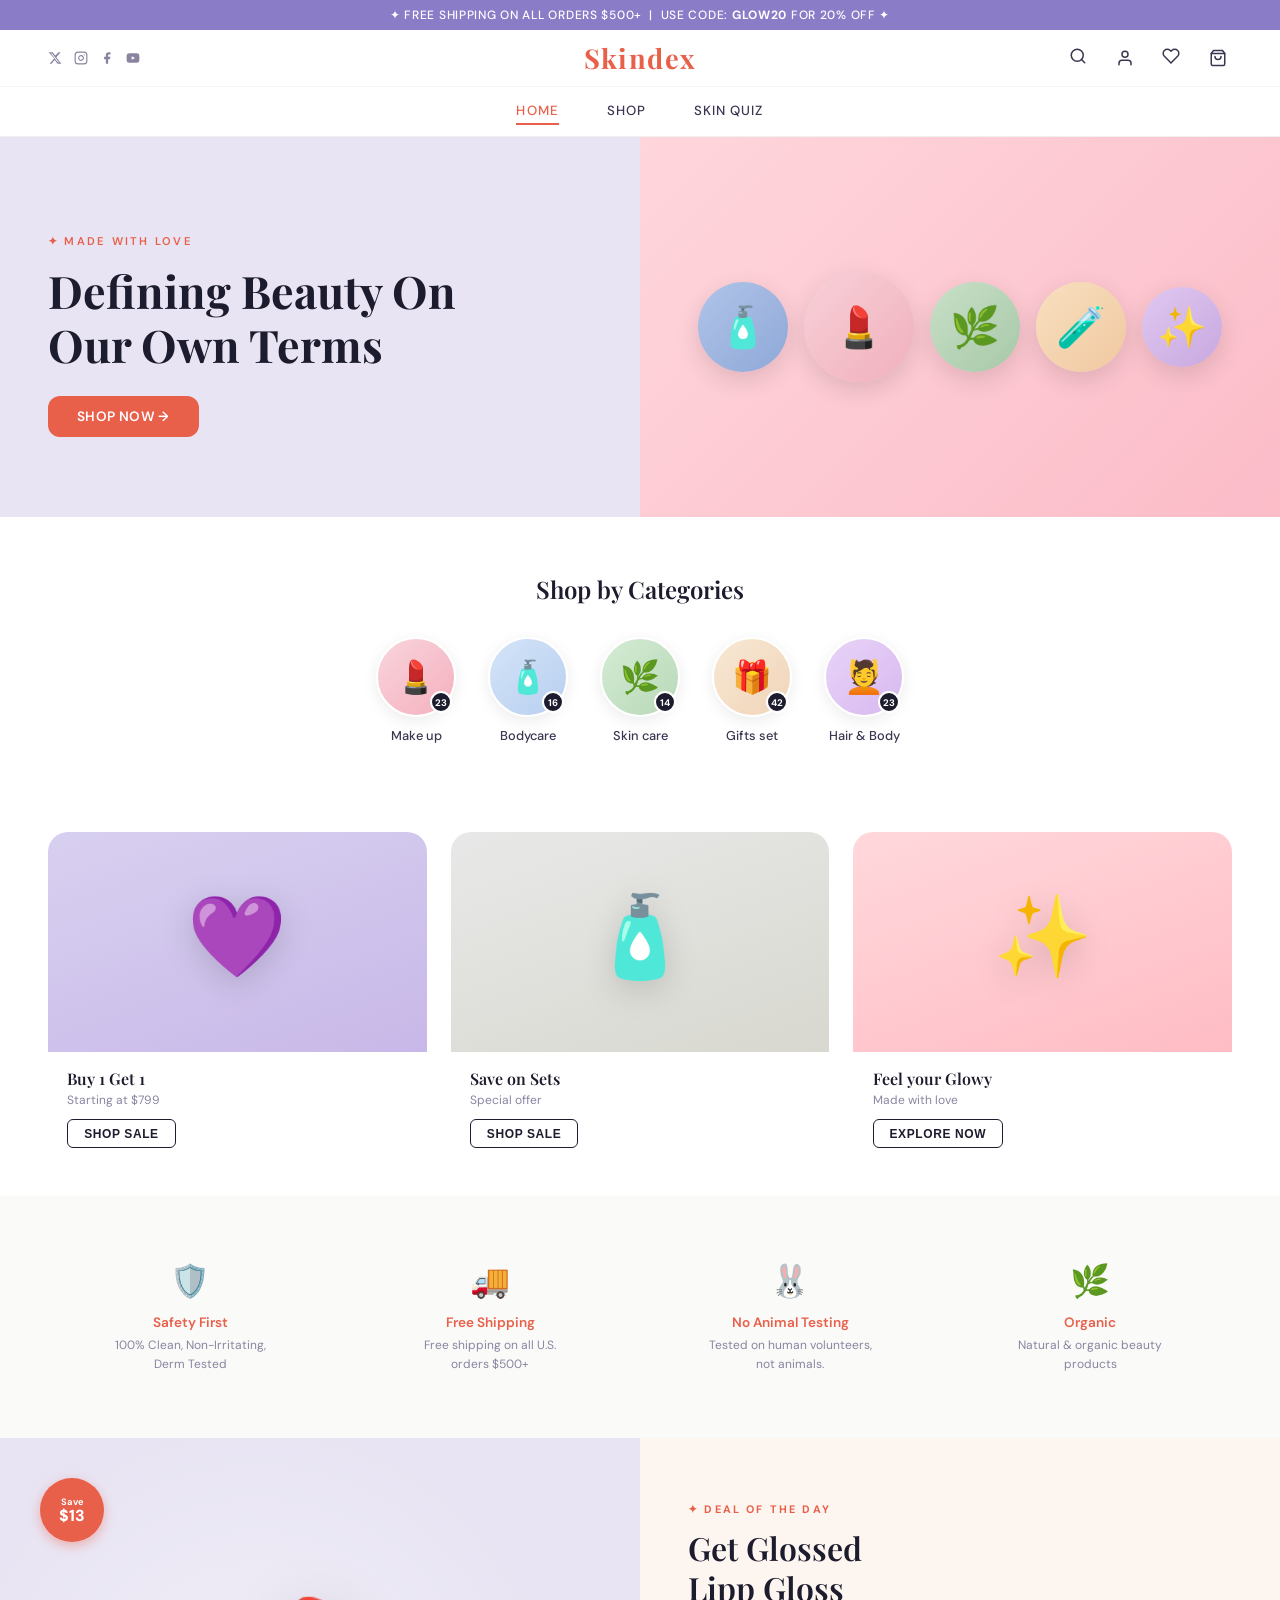
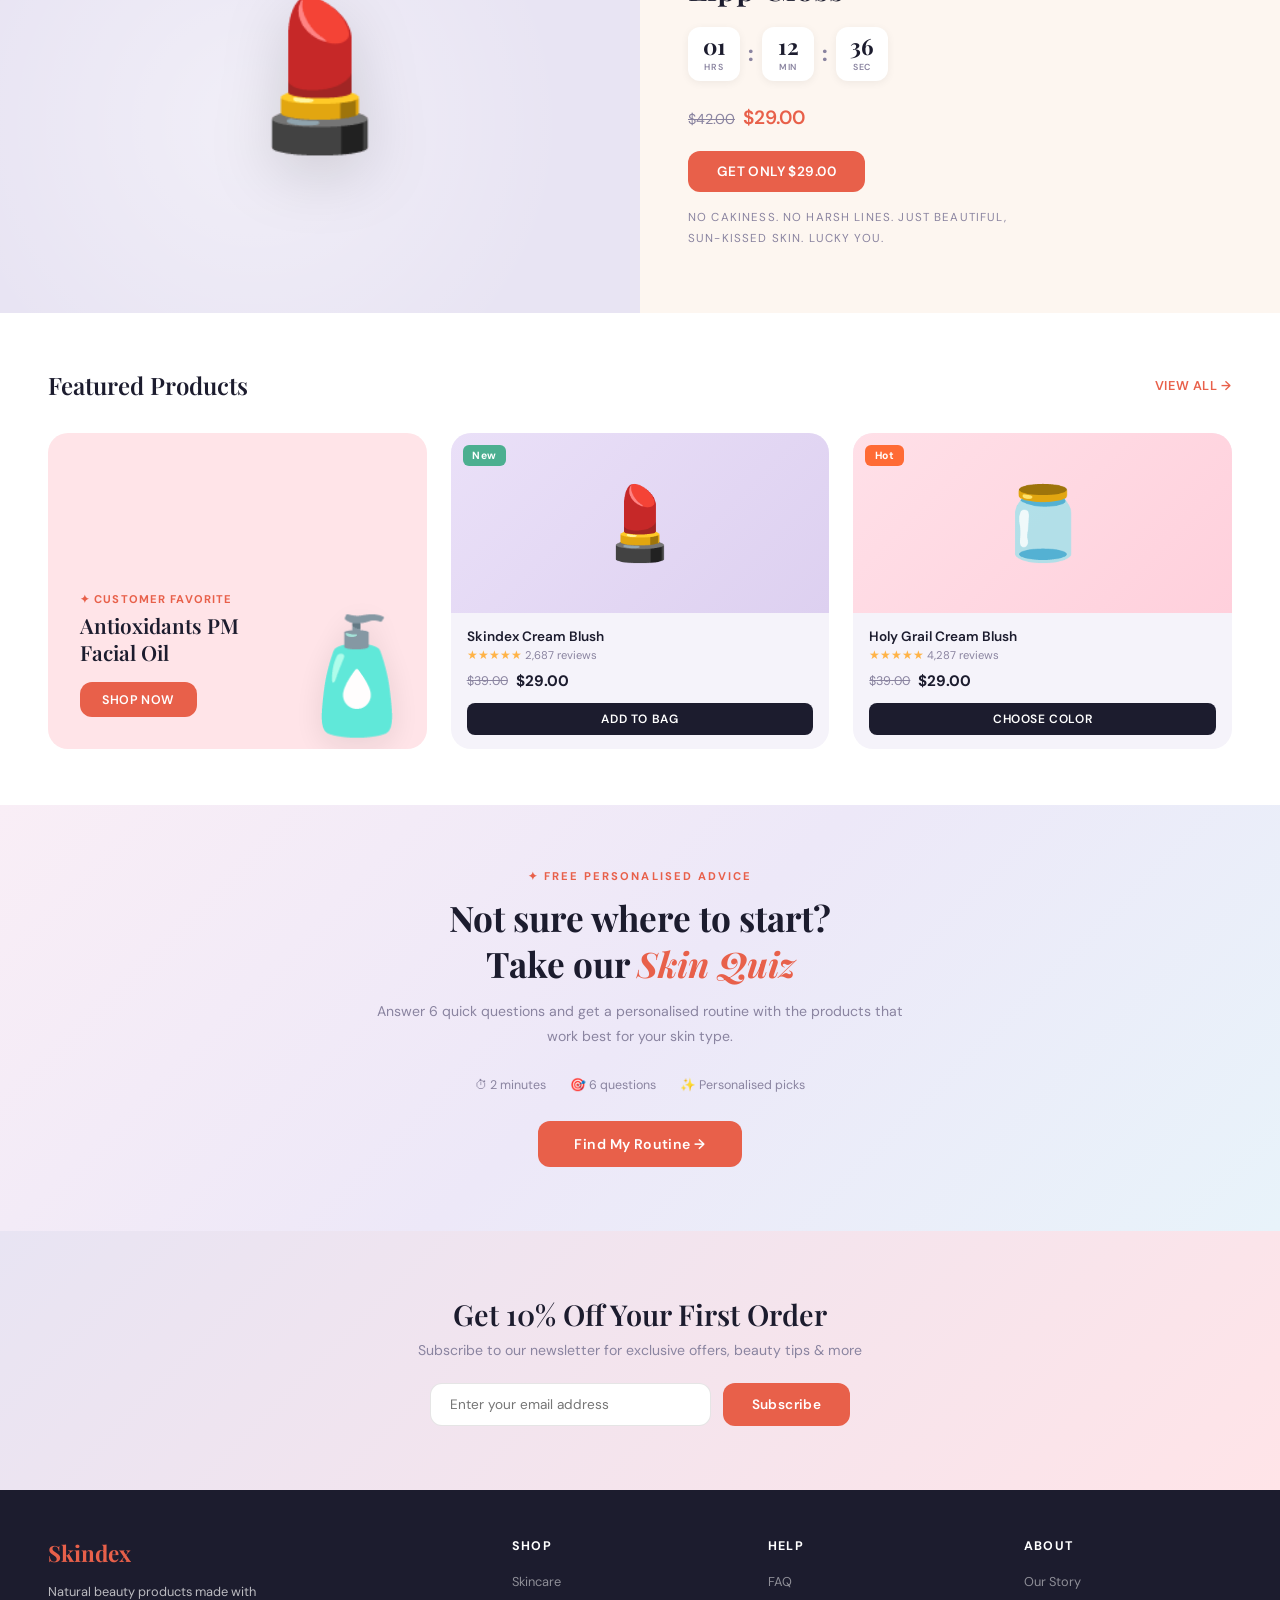
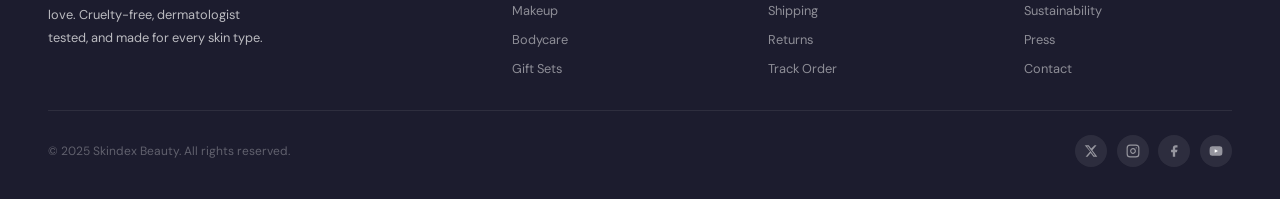
==== index.html @ f31f7aec "skin test" ====
<!DOCTYPE html>
<html lang="en">
<head>
<meta charset="UTF-8">
  <link rel="icon" type="image/svg+xml" href="[data-uri]">
  <link rel="shortcut icon" href="[data-uri]">
<meta name="viewport" content="width=device-width, initial-scale=1.0">
<title>Skindex — Beauty & Skincare</title>
<link rel="stylesheet" href="https://fonts.googleapis.com/css2?family=Playfair+Display:ital,wght@0,400;0,600;0,700;1,400;1,600&family=DM+Sans:wght@300;400;500;600&display=swap">
<link rel="stylesheet" href="shared.css">
<style>
/* ── HERO ── */
.hero{display:grid;grid-template-columns:1fr 1fr;min-height:380px;background:var(--lavender)}
.hero-content{padding:4rem 3rem 3rem;display:flex;flex-direction:column;justify-content:center}
.hero-tag{font-size:.7rem;font-weight:600;letter-spacing:.2em;text-transform:uppercase;color:var(--coral);margin-bottom:1rem}
.hero-title{font-family:'Playfair Display',serif;font-size:clamp(2rem,3.5vw,3rem);line-height:1.2;color:var(--dark);margin-bottom:1.5rem;font-weight:700}
.hero-image{background:linear-gradient(135deg,#FFD6DC 0%,#FBBCC8 100%);display:flex;align-items:center;justify-content:center;font-size:8rem;position:relative;overflow:hidden}
.product-circles{display:flex;flex-wrap:wrap;justify-content:center;align-items:center;height:100%;gap:1rem;padding:2rem;width:100%}
.pcircle{width:90px;height:90px;border-radius:50%;display:flex;align-items:center;justify-content:center;font-size:2.5rem;box-shadow:0 8px 24px rgba(0,0,0,.12)}
.pc1{background:linear-gradient(135deg,#B0C4E8,#8FA8D8)}
.pc2{background:linear-gradient(135deg,#F8D0D8,#F0B0BC);width:110px;height:110px}
.pc3{background:linear-gradient(135deg,#C8E0C8,#A8C8A8)}
.pc4{background:linear-gradient(135deg,#F8E0C0,#F0C8A0)}
.pc5{background:linear-gradient(135deg,#E0C8F0,#C8A8E0);width:80px;height:80px}

/* ── CATEGORIES ── */
.categories{padding:3.5rem 3rem;background:white;text-align:center}
.section-title{font-family:'Playfair Display',serif;font-size:1.5rem;font-weight:600;color:var(--dark);margin-bottom:2rem}
.cat-grid{display:flex;gap:2rem;justify-content:center;flex-wrap:wrap}
.cat-item{display:flex;flex-direction:column;align-items:center;gap:.6rem;cursor:pointer;transition:transform .2s;text-decoration:none}
.cat-item:hover{transform:translateY(-3px)}
.cat-circle{width:80px;height:80px;border-radius:50%;position:relative;display:flex;align-items:center;justify-content:center;font-size:2rem;border:2px solid white;box-shadow:0 4px 15px rgba(0,0,0,.08)}
.cat-badge{position:absolute;bottom:2px;right:2px;width:22px;height:22px;background:var(--dark);color:white;border-radius:50%;font-size:.6rem;font-weight:700;display:flex;align-items:center;justify-content:center;border:2px solid white}
.cat-c1{background:linear-gradient(135deg,#F9D4DC,#F4B0BE)}
.cat-c2{background:linear-gradient(135deg,#D4E4F8,#B8CFF0)}
.cat-c3{background:linear-gradient(135deg,#D4ECD4,#B8D8B8)}
.cat-c4{background:linear-gradient(135deg,#F8E8D4,#F0D4B8)}
.cat-c5{background:linear-gradient(135deg,#E8D4F8,#D8B8F0)}
.cat-label{font-size:.8rem;font-weight:500;color:var(--text)}

/* ── PROMO BANNERS ── */
.promos{display:grid;grid-template-columns:1fr 1fr 1fr;gap:1.5rem;padding:2rem 3rem;background:white}
.promo-card{border-radius:var(--r-lg);overflow:hidden;cursor:pointer;transition:transform .25s}
.promo-card:hover{transform:translateY(-4px)}
.promo-bg{height:220px;display:flex;align-items:flex-end;justify-content:center;position:relative;padding:1.5rem}
.pb1{background:linear-gradient(160deg,#D8D0F0 0%,#C8B8E8 100%)}
.pb2{background:linear-gradient(160deg,#E8E8E8 0%,#D8D8D0 100%)}
.pb3{background:linear-gradient(160deg,#FFD8DC 0%,#FFBCC4 100%)}
.promo-emoji{font-size:5rem;position:absolute;top:50%;left:50%;transform:translate(-50%,-55%);filter:drop-shadow(0 8px 16px rgba(0,0,0,.15))}
.promo-info{background:white;padding:1rem 1.2rem}
.promo-title{font-family:'Playfair Display',serif;font-size:1rem;font-weight:600;color:var(--dark);margin-bottom:.2rem}
.promo-sub{font-size:.75rem;color:var(--muted);margin-bottom:.7rem}

/* ── TRUST ── */
.trust{display:grid;grid-template-columns:repeat(4,1fr);gap:1rem;padding:2.5rem 3rem;background:var(--cream)}
.trust-item{text-align:center;padding:1.5rem 1rem}
.trust-icon{font-size:2rem;margin-bottom:.75rem;display:block}
.trust-title{font-size:.85rem;font-weight:600;color:var(--coral);margin-bottom:.3rem}
.trust-desc{font-size:.75rem;color:var(--muted);line-height:1.6}

/* ── DEAL OF THE DAY ── */
.deal{display:grid;grid-template-columns:1fr 1fr;min-height:320px}
.deal-visual{background:var(--lavender);display:flex;align-items:center;justify-content:center;position:relative;overflow:hidden;padding:3rem}
.deal-visual::before{content:'';position:absolute;inset:0;background:radial-gradient(circle at 40% 60%,rgba(255,255,255,.4) 0%,transparent 65%)}
.deal-product{font-size:9rem;filter:drop-shadow(0 16px 32px rgba(0,0,0,.15));position:relative;z-index:1;animation:dealFloat 3s ease-in-out infinite}
@keyframes dealFloat{0%,100%{transform:translateY(0)}50%{transform:translateY(-12px)}}
.save-badge{position:absolute;top:2.5rem;left:2.5rem;background:var(--coral);color:white;border-radius:50%;width:64px;height:64px;display:flex;flex-direction:column;align-items:center;justify-content:center;font-size:.65rem;font-weight:700;z-index:2;box-shadow:0 4px 12px rgba(232,96,74,.4)}
.save-badge .amount{font-size:1rem;font-weight:800;line-height:1}
.deal-content{background:var(--warm);padding:4rem 3rem;display:flex;flex-direction:column;justify-content:center}
.deal-tag{font-size:.68rem;font-weight:700;letter-spacing:.2em;text-transform:uppercase;color:var(--coral);margin-bottom:.75rem}
.deal-title{font-family:'Playfair Display',serif;font-size:clamp(1.6rem,2.5vw,2.2rem);font-weight:600;color:var(--dark);margin-bottom:1.2rem;line-height:1.25}
.countdown{display:flex;align-items:center;gap:.5rem;margin-bottom:1.5rem}
.cd-block{text-align:center;background:white;border-radius:var(--r);padding:.5rem .75rem;min-width:52px;box-shadow:0 2px 8px rgba(0,0,0,.06)}
.cd-num{font-family:'Playfair Display',serif;font-size:1.4rem;font-weight:700;color:var(--dark);line-height:1}
.cd-label{font-size:.55rem;color:var(--muted);font-weight:600;letter-spacing:.08em;text-transform:uppercase;margin-top:.2rem}
.cd-sep{font-size:1.4rem;font-weight:700;color:var(--muted);line-height:1.2}
.deal-price{font-size:1.1rem;font-weight:600;color:var(--dark);margin-bottom:.3rem}
.deal-price s{color:var(--muted);font-weight:400;font-size:.9rem}
.deal-tagline{font-size:.72rem;color:var(--muted);letter-spacing:.1em;text-transform:uppercase;margin-top:1rem;line-height:1.8}

/* ── FEATURED ── */
.featured{padding:3.5rem 3rem;background:white}
.feat-header{display:flex;align-items:center;justify-content:space-between;margin-bottom:2rem}
.feat-link{font-size:.8rem;font-weight:600;color:var(--coral);text-decoration:none;letter-spacing:.05em;text-transform:uppercase}
.feat-grid{display:grid;grid-template-columns:1fr 1fr 1fr;gap:1.5rem}
.feat-hero-card{background:var(--pink);border-radius:var(--r-lg);padding:2rem;display:flex;flex-direction:column;justify-content:flex-end;position:relative;overflow:hidden;min-height:280px}
.feat-hero-emoji{position:absolute;bottom:0;right:0;font-size:7rem;opacity:.9;filter:drop-shadow(0 8px 16px rgba(0,0,0,.1))}
.feat-hero-badge{font-size:.7rem;font-weight:700;color:var(--coral);letter-spacing:.1em;text-transform:uppercase;margin-bottom:.4rem}
.feat-hero-title{font-family:'Playfair Display',serif;font-size:1.3rem;font-weight:600;color:var(--dark);margin-bottom:1rem;line-height:1.3;max-width:180px}
.feat-products{display:flex;flex-direction:column;gap:1.5rem}

/* ── NEWSLETTER ── */
.newsletter{padding:4rem 3rem;background:linear-gradient(135deg,var(--lavender) 0%,var(--pink) 100%);text-align:center}
.newsletter h2{font-family:'Playfair Display',serif;font-size:1.8rem;font-weight:600;color:var(--dark);margin-bottom:.5rem}
.newsletter p{font-size:.88rem;color:var(--muted);margin-bottom:1.5rem}
.newsletter-form{display:flex;gap:.75rem;justify-content:center;max-width:420px;margin:0 auto}
.newsletter-form input{flex:1;padding:.75rem 1.2rem;border:1.5px solid rgba(0,0,0,.1);border-radius:var(--r);font-family:'DM Sans',sans-serif;font-size:.85rem;background:white;color:var(--dark);outline:none}
.newsletter-form input:focus{border-color:var(--coral)}

@media(max-width:900px){
  .hero{grid-template-columns:1fr}
  .hero-content{padding:3rem 1.5rem 2rem}
  .hero-image{display:none}
  .promos{grid-template-columns:1fr;padding:1.5rem}
  .trust{grid-template-columns:1fr 1fr;padding:2rem 1.5rem}
  .deal{grid-template-columns:1fr}
  .deal-visual{display:none}
  .deal-content{padding:3rem 1.5rem}
  .feat-grid{grid-template-columns:1fr}
  .featured{padding:3rem 1.5rem}
  .categories{padding:2.5rem 1.5rem}
  .newsletter{padding:3rem 1.5rem}
  .newsletter-form{flex-direction:column}
  .promos{padding:1.5rem}
}
</style>
</head>
<body>
<!-- nav injected by nav.js -->

<!-- HERO -->
<section class="hero">
  <div class="hero-content reveal">
    <div class="hero-tag">✦ Made with love</div>
    <h1 class="hero-title">Defining Beauty On<br>Our Own Terms</h1>
    <button class="btn-coral" onclick="window.location='shop.html'">SHOP NOW →</button>
  </div>
  <div class="hero-image">
    <div class="product-circles">
      <div class="pcircle pc1">🧴</div>
      <div class="pcircle pc2">💄</div>
      <div class="pcircle pc3">🌿</div>
      <div class="pcircle pc4">🧪</div>
      <div class="pcircle pc5">✨</div>
    </div>
  </div>
</section>

<!-- CATEGORIES -->
<section class="categories">
  <h2 class="section-title">Shop by Categories</h2>
  <div class="cat-grid">
    <a class="cat-item reveal d1" href="shop.html?cat=Makeup">
      <div class="cat-circle cat-c1">💄<div class="cat-badge">23</div></div>
      <span class="cat-label">Make up</span>
    </a>
    <a class="cat-item reveal d2" href="shop.html?cat=Bodycare">
      <div class="cat-circle cat-c2">🧴<div class="cat-badge">16</div></div>
      <span class="cat-label">Bodycare</span>
    </a>
    <a class="cat-item reveal d2" href="shop.html?cat=Skincare">
      <div class="cat-circle cat-c3">🌿<div class="cat-badge">14</div></div>
      <span class="cat-label">Skin care</span>
    </a>
    <a class="cat-item reveal d3" href="shop.html?cat=Gift">
      <div class="cat-circle cat-c4">🎁<div class="cat-badge">42</div></div>
      <span class="cat-label">Gifts set</span>
    </a>
    <a class="cat-item reveal d3" href="shop.html?cat=Hair">
      <div class="cat-circle cat-c5">💆<div class="cat-badge">23</div></div>
      <span class="cat-label">Hair &amp; Body</span>
    </a>
  </div>
</section>

<!-- PROMO BANNERS -->
<div class="promos">
  <div class="promo-card reveal d1">
    <div class="promo-bg pb1"><div class="promo-emoji">💜</div></div>
    <div class="promo-info">
      <div class="promo-title">Buy 1 Get 1</div>
      <div class="promo-sub">Starting at $799</div>
      <button class="btn-outline" onclick="window.location='shop.html'">SHOP SALE</button>
    </div>
  </div>
  <div class="promo-card reveal d2">
    <div class="promo-bg pb2"><div class="promo-emoji">🧴</div></div>
    <div class="promo-info">
      <div class="promo-title">Save on Sets</div>
      <div class="promo-sub">Special offer</div>
      <button class="btn-outline" onclick="window.location='shop.html'">SHOP SALE</button>
    </div>
  </div>
  <div class="promo-card reveal d3">
    <div class="promo-bg pb3"><div class="promo-emoji">✨</div></div>
    <div class="promo-info">
      <div class="promo-title">Feel your Glowy</div>
      <div class="promo-sub">Made with love</div>
      <button class="btn-outline" onclick="window.location='shop.html'">EXPLORE NOW</button>
    </div>
  </div>
</div>

<!-- TRUST -->
<div class="trust">
  <div class="trust-item reveal d1">
    <span class="trust-icon">🛡️</span>
    <div class="trust-title">Safety First</div>
    <div class="trust-desc">100% Clean, Non-Irritating,<br>Derm Tested</div>
  </div>
  <div class="trust-item reveal d2">
    <span class="trust-icon">🚚</span>
    <div class="trust-title">Free Shipping</div>
    <div class="trust-desc">Free shipping on all U.S.<br>orders $500+</div>
  </div>
  <div class="trust-item reveal d2">
    <span class="trust-icon">🐰</span>
    <div class="trust-title">No Animal Testing</div>
    <div class="trust-desc">Tested on human volunteers,<br>not animals.</div>
  </div>
  <div class="trust-item reveal d3">
    <span class="trust-icon">🌿</span>
    <div class="trust-title">Organic</div>
    <div class="trust-desc">Natural &amp; organic beauty<br>products</div>
  </div>
</div>

<!-- DEAL OF THE DAY -->
<section class="deal">
  <div class="deal-visual">
    <div class="save-badge"><span style="font-size:.58rem">Save</span><span class="amount">$13</span></div>
    <div class="deal-product">💄</div>
  </div>
  <div class="deal-content reveal">
    <div class="deal-tag">✦ Deal of the Day</div>
    <h2 class="deal-title">Get Glossed<br>Lipp Gloss</h2>
    <div class="countdown">
      <div class="cd-block"><div class="cd-num" id="cd-h">01</div><div class="cd-label">Hrs</div></div>
      <div class="cd-sep">:</div>
      <div class="cd-block"><div class="cd-num" id="cd-m">12</div><div class="cd-label">Min</div></div>
      <div class="cd-sep">:</div>
      <div class="cd-block"><div class="cd-num" id="cd-s">37</div><div class="cd-label">Sec</div></div>
    </div>
    <div class="deal-price"><s>$42.00</s> &nbsp;<span style="color:var(--coral);font-size:1.2rem">$29.00</span></div>
    <button class="btn-coral" style="margin-top:1rem" onclick="Cart.add(0,'30 ml');showAddedFeedback(this)">GET ONLY $29.00</button>
    <div class="deal-tagline">No cakiness. No harsh lines. Just beautiful,<br>sun-kissed skin. Lucky you.</div>
  </div>
</section>

<!-- FEATURED PRODUCTS -->
<section class="featured">
  <div class="feat-header">
    <h2 class="section-title" style="margin:0">Featured Products</h2>
    <a href="shop.html" class="feat-link">View All →</a>
  </div>
  <div class="feat-grid">
    <div class="feat-hero-card reveal d1">
      <div class="feat-hero-badge">✦ Customer Favorite</div>
      <div class="feat-hero-title">Antioxidants PM Facial Oil</div>
      <button class="btn-coral" style="width:fit-content;font-size:.78rem;padding:.6rem 1.4rem" onclick="window.location='shop.html'">SHOP NOW</button>
      <div class="feat-hero-emoji">🧴</div>
    </div>
    <div class="feat-products">
      <div class="product-card reveal d2" onclick="window.location='product.html?id=0'">
        <div class="product-img product-img-lavender">
          <div class="product-badge badge-new">New</div>💄
        </div>
        <div class="product-info">
          <div class="product-name">Skindex Cream Blush</div>
          <div class="product-stars">★★★★★ <span>2,687 reviews</span></div>
          <div class="product-price"><span class="price-old">$39.00</span><span class="price-new">$29.00</span></div>
          <button class="btn-add" onclick="event.stopPropagation();Cart.add(0,'30 ml');showAddedFeedback(this)">Add to Bag</button>
        </div>
      </div>
    </div>
    <div class="feat-products">
      <div class="product-card reveal d3" onclick="window.location='product.html?id=2'">
        <div class="product-img product-img-pink">
          <div class="product-badge badge-hot">Hot</div>🫙
        </div>
        <div class="product-info">
          <div class="product-name">Holy Grail Cream Blush</div>
          <div class="product-stars">★★★★★ <span>4,287 reviews</span></div>
          <div class="product-price"><span class="price-old">$39.00</span><span class="price-new">$29.00</span></div>
          <button class="btn-add" onclick="event.stopPropagation();Cart.add(2,'30 ml');showAddedFeedback(this)">Choose Color</button>
        </div>
      </div>
    </div>
  </div>
</section>


<!-- SKIN QUIZ BANNER -->
<section style="
  background:linear-gradient(135deg,#F9EEF6 0%,#EDE8F8 50%,#E8F3FA 100%);
  padding:4rem 3rem;text-align:center;
">
  <div style="max-width:560px;margin:0 auto">
    <div style="font-size:.7rem;font-weight:700;letter-spacing:.18em;text-transform:uppercase;color:var(--coral);margin-bottom:.75rem">✦ Free personalised advice</div>
    <h2 style="font-family:'Playfair Display',serif;font-size:clamp(1.6rem,3vw,2.2rem);color:var(--dark);margin-bottom:.75rem;line-height:1.3">Not sure where to start?<br>Take our <em style="color:var(--coral)">Skin Quiz</em></h2>
    <p style="font-size:.88rem;color:var(--muted);margin-bottom:1.75rem;line-height:1.8">Answer 6 quick questions and get a personalised routine with the products that work best for your skin type.</p>
    <div style="display:flex;align-items:center;justify-content:center;gap:1.5rem;flex-wrap:wrap;margin-bottom:1.75rem">
      <span style="font-size:.78rem;color:var(--muted);display:flex;align-items:center;gap:.3rem">⏱ 2 minutes</span>
      <span style="font-size:.78rem;color:var(--muted);display:flex;align-items:center;gap:.3rem">🎯 6 questions</span>
      <span style="font-size:.78rem;color:var(--muted);display:flex;align-items:center;gap:.3rem">✨ Personalised picks</span>
    </div>
    <button class="btn-coral" onclick="window.location='quiz.html'" style="font-size:.88rem;padding:.85rem 2.25rem">
      Find My Routine →
    </button>
  </div>
</section>

<!-- NEWSLETTER -->
<section class="newsletter">
  <h2>Get 10% Off Your First Order</h2>
  <p>Subscribe to our newsletter for exclusive offers, beauty tips &amp; more</p>
  <div class="newsletter-form">
    <input type="email" placeholder="Enter your email address">
    <button class="btn-coral" onclick="handleNewsletter(this)">Subscribe</button>
  </div>
</section>

<!-- footer injected by nav.js -->

<script src="store.js"></script>
<script>
  window.SKINDEX_PAGE = 'home';
</script>
<script src="nav.js"></script>
<script>
  // Countdown timer
  const end = Date.now() + (1*3600+12*60+37)*1000;
  function tick(){
    const rem = Math.max(0, end - Date.now());
    document.getElementById('cd-h').textContent = String(Math.floor(rem/3600000)).padStart(2,'0');
    document.getElementById('cd-m').textContent = String(Math.floor((rem%3600000)/60000)).padStart(2,'0');
    document.getElementById('cd-s').textContent = String(Math.floor((rem%60000)/1000)).padStart(2,'0');
  }
  setInterval(tick, 1000); tick();

  function handleNewsletter(btn){
    const input = btn.previousElementSibling;
    if(!input.value.includes('@')){ input.style.borderColor='var(--coral)'; return; }
    btn.textContent = '✓ Subscribed!';
    btn.style.background = '#4CAF90';
    input.value = '';
  }
</script>
</body>
</html>
---- shared.css ----
/* ═══════════════════════════════════════
   SKINDEX — shared.css
   Used by: index, shop, product, cart, checkout
   ═══════════════════════════════════════ */

*,*::before,*::after{box-sizing:border-box;margin:0;padding:0}

:root{
  --lavender:#E8E4F3;
  --lavender-mid:#C4BAE8;
  --lavender-deep:#8B7CC8;
  --lavender-vivid:#7B5EA7;
  --pink:#FFE4E8;
  --pink-deep:#F4A0B0;
  --pink-vivid:#E8687A;
  --coral:#E8604A;
  --cream:#FAFAF8;
  --warm:#FDF6F0;
  --dark:#1C1C2E;
  --text:#3D3550;
  --muted:#8A84A0;
  --light:#F5F3FA;
  --r:12px;
  --r-lg:20px;
}

html{scroll-behavior:smooth}
body{
  font-family:'DM Sans',sans-serif;
  background:var(--cream);
  color:var(--text);
  overflow-x:hidden;
}

/* ── TOPBAR ── */
.topbar{
  background:var(--lavender-deep);
  color:white;
  text-align:center;
  padding:.45rem;
  font-size:.75rem;
  font-weight:500;
  letter-spacing:.06em;
}

/* ── NAV ── */
nav{
  background:white;
  border-bottom:1px solid rgba(0,0,0,.06);
  position:sticky;
  top:0;
  z-index:100;
}
.nav-top{
  display:flex;
  align-items:center;
  justify-content:space-between;
  padding:.75rem 3rem;
  border-bottom:1px solid rgba(0,0,0,.04);
  position:relative;
}
.nav-social{display:flex;gap:.75rem;align-items:center}
.nav-social a{
  color:var(--muted);font-size:.85rem;
  text-decoration:none;transition:color .2s;
  display:flex;align-items:center;
}
.nav-social a:hover{color:var(--coral)}
.nav-logo{
  font-family:'Playfair Display',serif;
  font-size:1.7rem;font-weight:700;
  color:var(--coral);letter-spacing:.05em;
  text-decoration:none;
  position:absolute;
  left:50%;
  transform:translateX(-50%);
}
.nav-actions{display:flex;align-items:center;gap:1.2rem}
.nav-icon{
  background:none;border:none;cursor:pointer;
  color:var(--text);font-size:1rem;padding:.3rem;
  position:relative;transition:color .2s;
}
.nav-icon:hover{color:var(--coral)}
.cart-badge{
  position:absolute;top:-4px;right:-4px;
  width:16px;height:16px;
  background:var(--coral);color:white;
  border-radius:50%;font-size:.55rem;font-weight:700;
  display:flex;align-items:center;justify-content:center;
}
.cart-total{font-size:.82rem;font-weight:600;color:var(--text)}
.nav-main{
  display:flex;align-items:center;justify-content:center;
  gap:3rem;padding:.7rem 3rem;
}
.nav-main a{
  font-size:.83rem;font-weight:500;color:var(--text);
  text-decoration:none;letter-spacing:.08em;text-transform:uppercase;
  transition:color .2s;padding:.25rem 0;
  border-bottom:2px solid transparent;
}
.nav-main a:hover,
.nav-main a.active{color:var(--coral);border-bottom-color:var(--coral)}

/* ── FOOTER ── */
footer{background:var(--dark);color:rgba(255,255,255,.7);padding:3rem 3rem 2rem}
.footer-top{
  display:grid;grid-template-columns:2fr 1fr 1fr 1fr;
  gap:3rem;margin-bottom:2rem;
}
.footer-brand .footer-logo{
  font-family:'Playfair Display',serif;
  font-size:1.4rem;color:var(--coral);
  font-weight:700;margin-bottom:.75rem;
}
.footer-desc{font-size:.8rem;line-height:1.8;max-width:220px}
.footer-col-title{
  font-size:.78rem;font-weight:700;color:white;
  letter-spacing:.1em;text-transform:uppercase;margin-bottom:1rem;
}
.footer-links{list-style:none;display:flex;flex-direction:column;gap:.5rem}
.footer-links a{font-size:.8rem;color:rgba(255,255,255,.5);text-decoration:none;transition:color .2s}
.footer-links a:hover{color:white}
.footer-bottom{
  border-top:1px solid rgba(255,255,255,.08);
  padding-top:1.5rem;
  display:flex;justify-content:space-between;align-items:center;
}
.footer-copy{font-size:.75rem;color:rgba(255,255,255,.3)}
.footer-social{display:flex;gap:.6rem}
.fsoc{
  width:32px;height:32px;border-radius:50%;
  background:rgba(255,255,255,.08);
  display:flex;align-items:center;justify-content:center;
  font-size:.75rem;color:rgba(255,255,255,.5);
  text-decoration:none;transition:all .2s;
}
.fsoc:hover{background:var(--coral);color:white}

/* ── SHARED BUTTONS ── */
.btn-coral{
  display:inline-flex;align-items:center;gap:.5rem;
  background:var(--coral);color:white;border:none;
  padding:.75rem 1.8rem;border-radius:var(--r);
  font-family:'DM Sans',sans-serif;font-size:.85rem;font-weight:600;
  cursor:pointer;transition:all .25s;letter-spacing:.03em;width:fit-content;
}
.btn-coral:hover{background:#d4503a;transform:translateY(-2px);box-shadow:0 8px 20px rgba(232,96,74,.3)}

.btn-outline{
  display:inline-flex;align-items:center;gap:.4rem;
  border:1.5px solid var(--dark);color:var(--dark);background:none;
  padding:.4rem 1rem;border-radius:6px;font-size:.75rem;font-weight:600;
  cursor:pointer;transition:all .2s;letter-spacing:.05em;text-transform:uppercase;
}
.btn-outline:hover{background:var(--dark);color:white}

/* ── REVEAL ANIMATION ── */
.reveal{opacity:0;transform:translateY(24px);transition:opacity .6s,transform .6s}
.reveal.visible{opacity:1;transform:translateY(0)}
.d1{transition-delay:.1s}
.d2{transition-delay:.2s}
.d3{transition-delay:.3s}

/* ── PRODUCT CARD (shared between index & shop) ── */
.product-card{
  background:var(--light);border-radius:var(--r-lg);overflow:hidden;
  transition:transform .25s,box-shadow .25s;cursor:pointer;position:relative;
}
.product-card:hover{transform:translateY(-4px);box-shadow:0 12px 30px rgba(0,0,0,.08)}
.product-img{
  height:180px;display:flex;align-items:center;
  justify-content:center;font-size:4.5rem;position:relative;
}
.product-img-pink{background:linear-gradient(135deg,#FFE0E8,#FFD0DC)}
.product-img-lavender{background:linear-gradient(135deg,#EAE0F8,#DDD0F0)}
.product-img-sage{background:linear-gradient(135deg,#DDF0E0,#C0DEC8)}
.product-img-butter{background:linear-gradient(135deg,#FFF0D0,#F8DDA0)}
.product-badge{
  position:absolute;top:.75rem;left:.75rem;
  padding:.25rem .6rem;border-radius:6px;
  font-size:.65rem;font-weight:700;letter-spacing:.05em;
}
.badge-new{background:#4CAF90;color:white}
.badge-sale{background:var(--coral);color:white}
.badge-hot{background:#FF6B35;color:white}
.product-info{padding:.9rem 1rem}
.product-name{font-size:.85rem;font-weight:600;color:var(--dark);margin-bottom:.2rem}
.product-stars{color:#FFB347;font-size:.72rem;margin-bottom:.5rem}
.product-stars span{color:var(--muted);font-size:.7rem}
.product-price{display:flex;align-items:center;gap:.5rem}
.price-old{font-size:.78rem;color:var(--muted);text-decoration:line-through}
.price-new{font-size:.95rem;font-weight:700;color:var(--dark)}
.btn-add{
  width:100%;margin-top:.75rem;padding:.5rem;
  background:var(--dark);color:white;border:none;border-radius:8px;
  font-size:.75rem;font-weight:600;cursor:pointer;transition:all .2s;
  letter-spacing:.05em;text-transform:uppercase;font-family:'DM Sans',sans-serif;
}
.btn-add:hover{background:var(--coral)}

/* ── RESPONSIVE ── */
@media(max-width:900px){
  .nav-top{padding:.75rem 1.5rem}
  .nav-main{gap:1.5rem;padding:.6rem 1.5rem}
  .footer-top{grid-template-columns:1fr 1fr;gap:2rem}
  footer{padding:2.5rem 1.5rem}
}
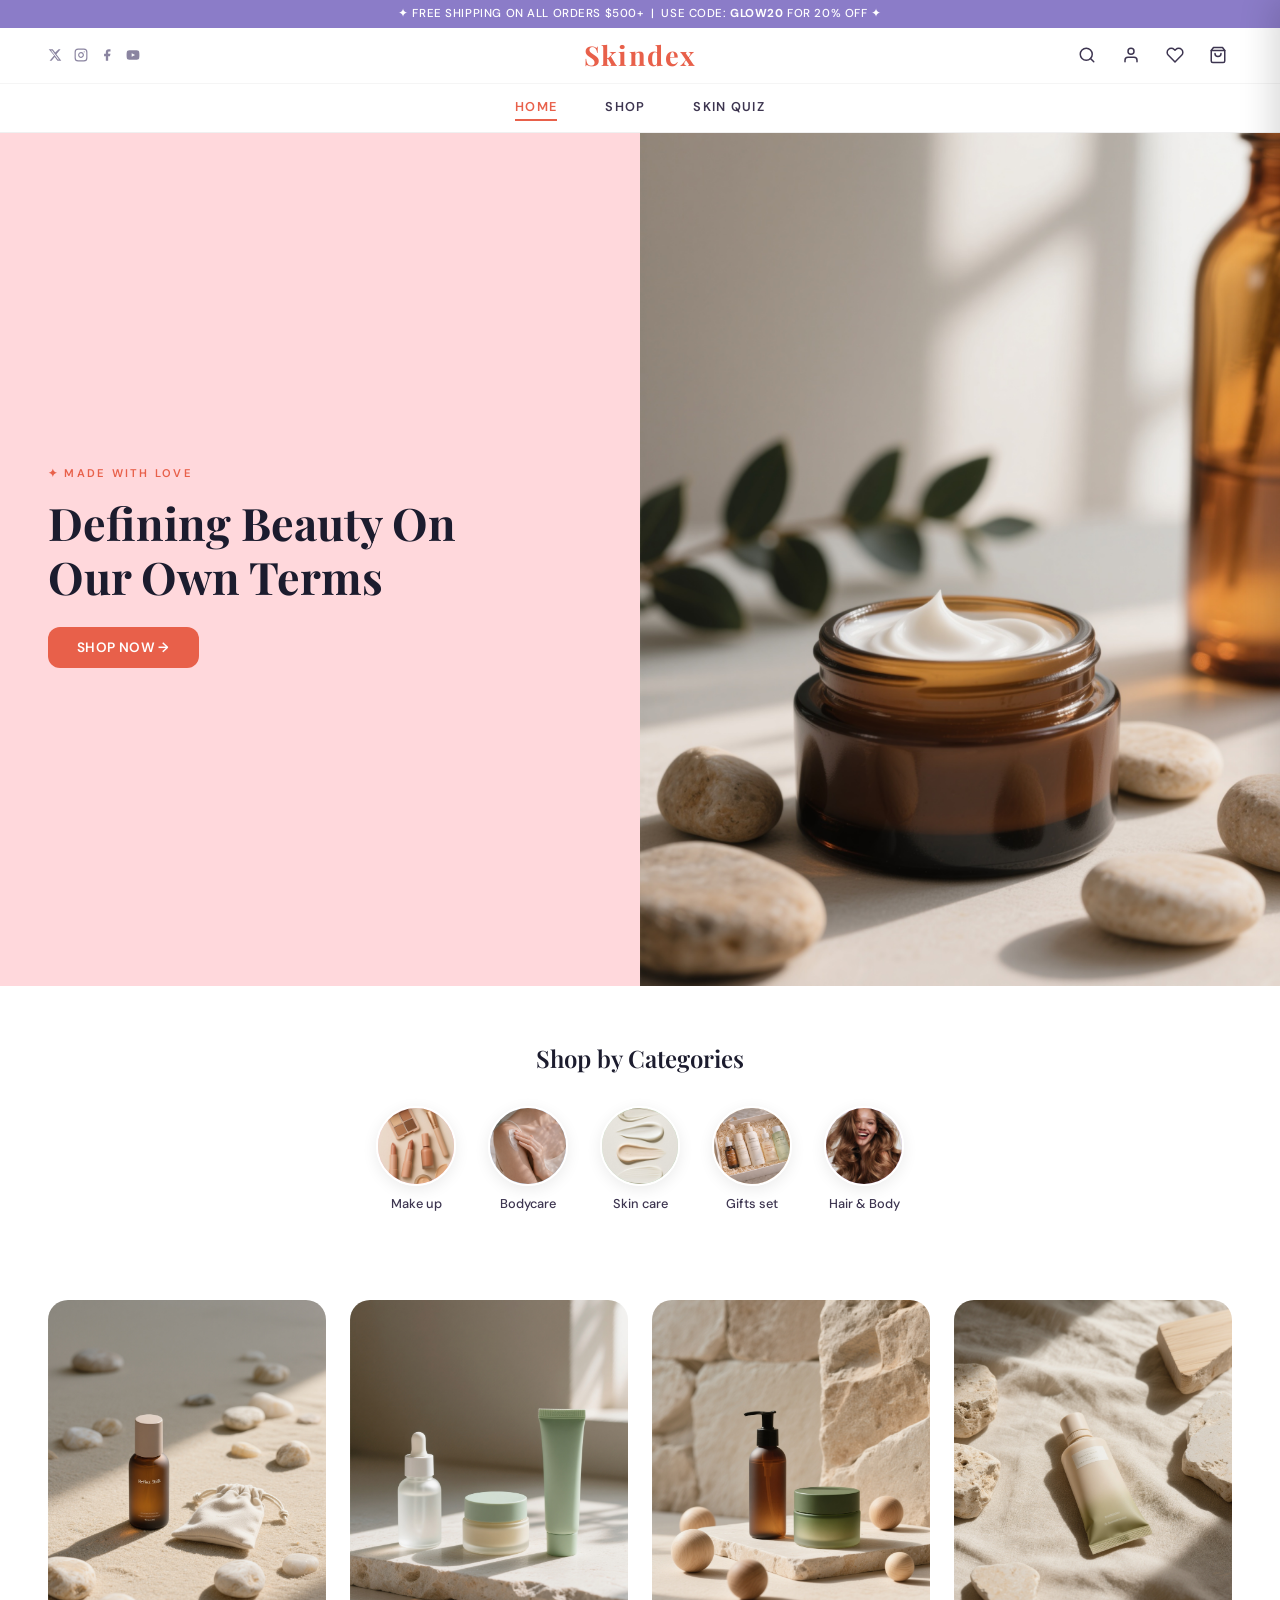
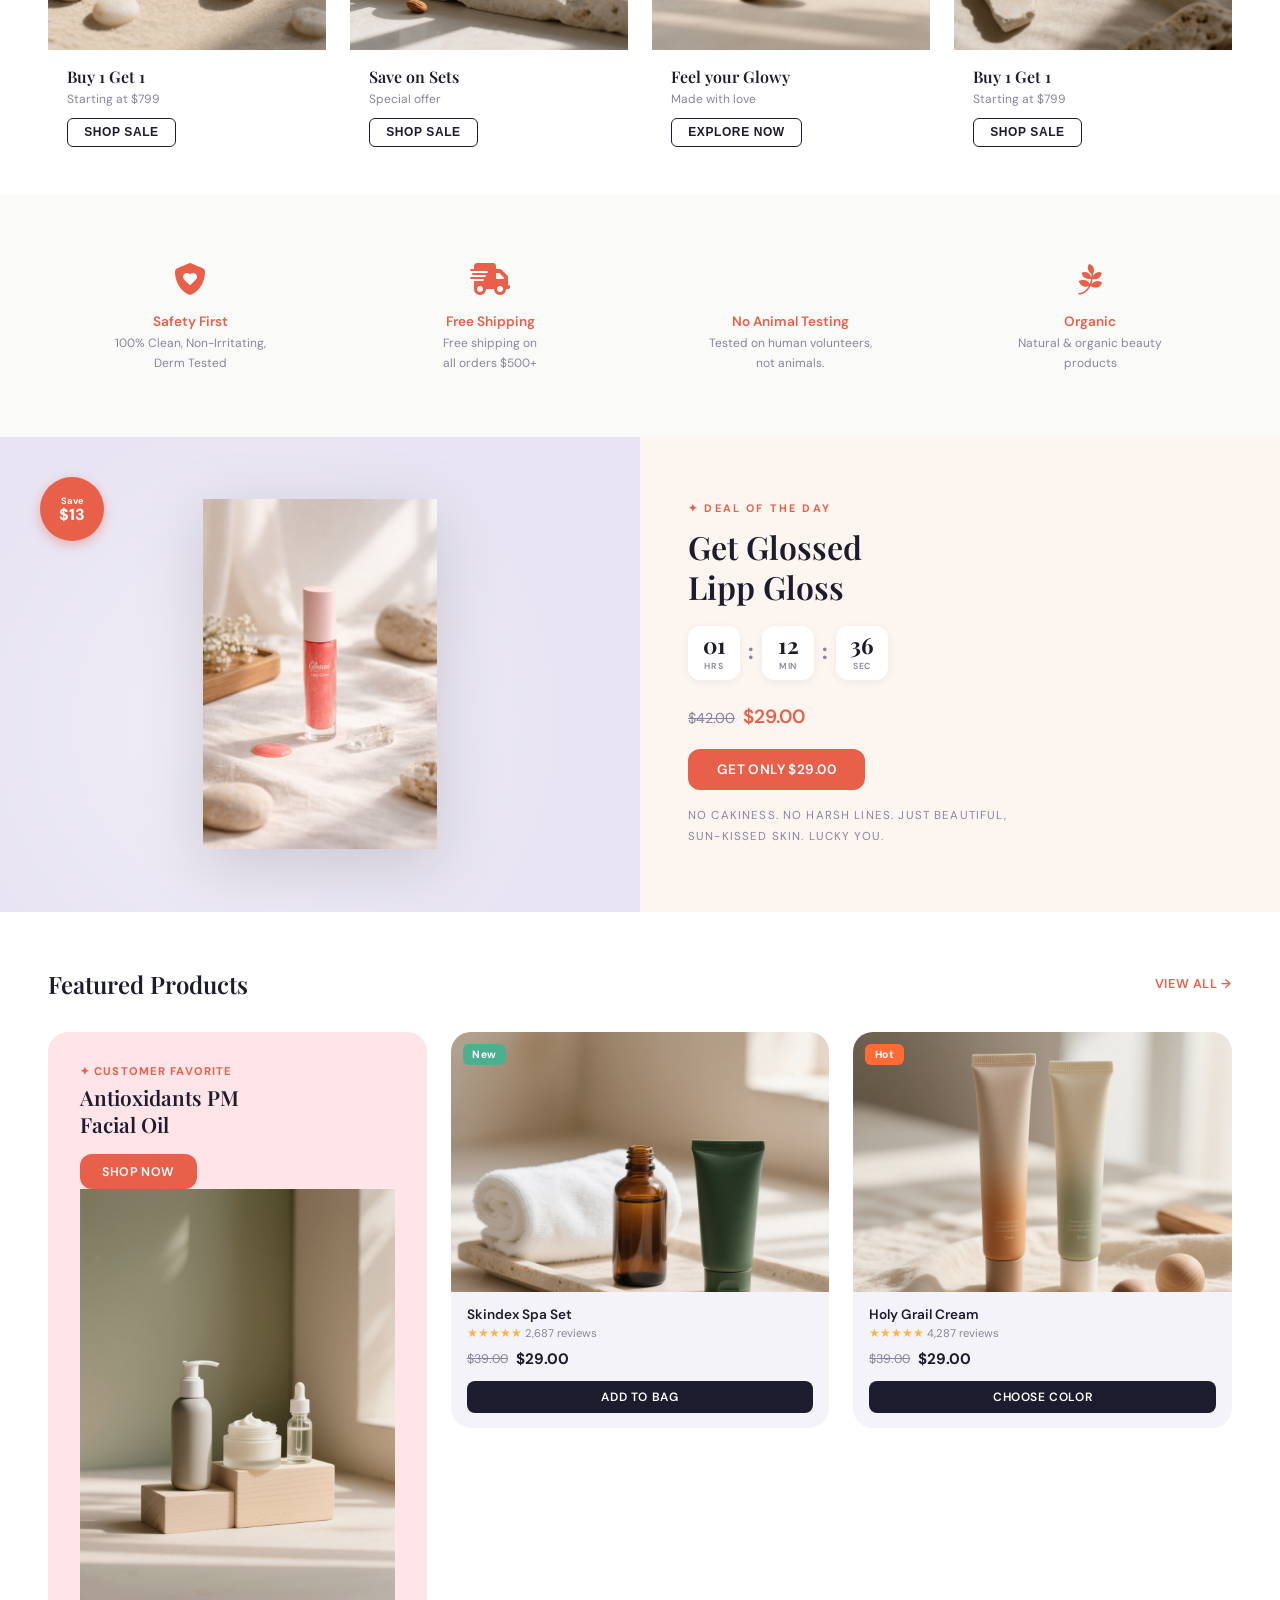
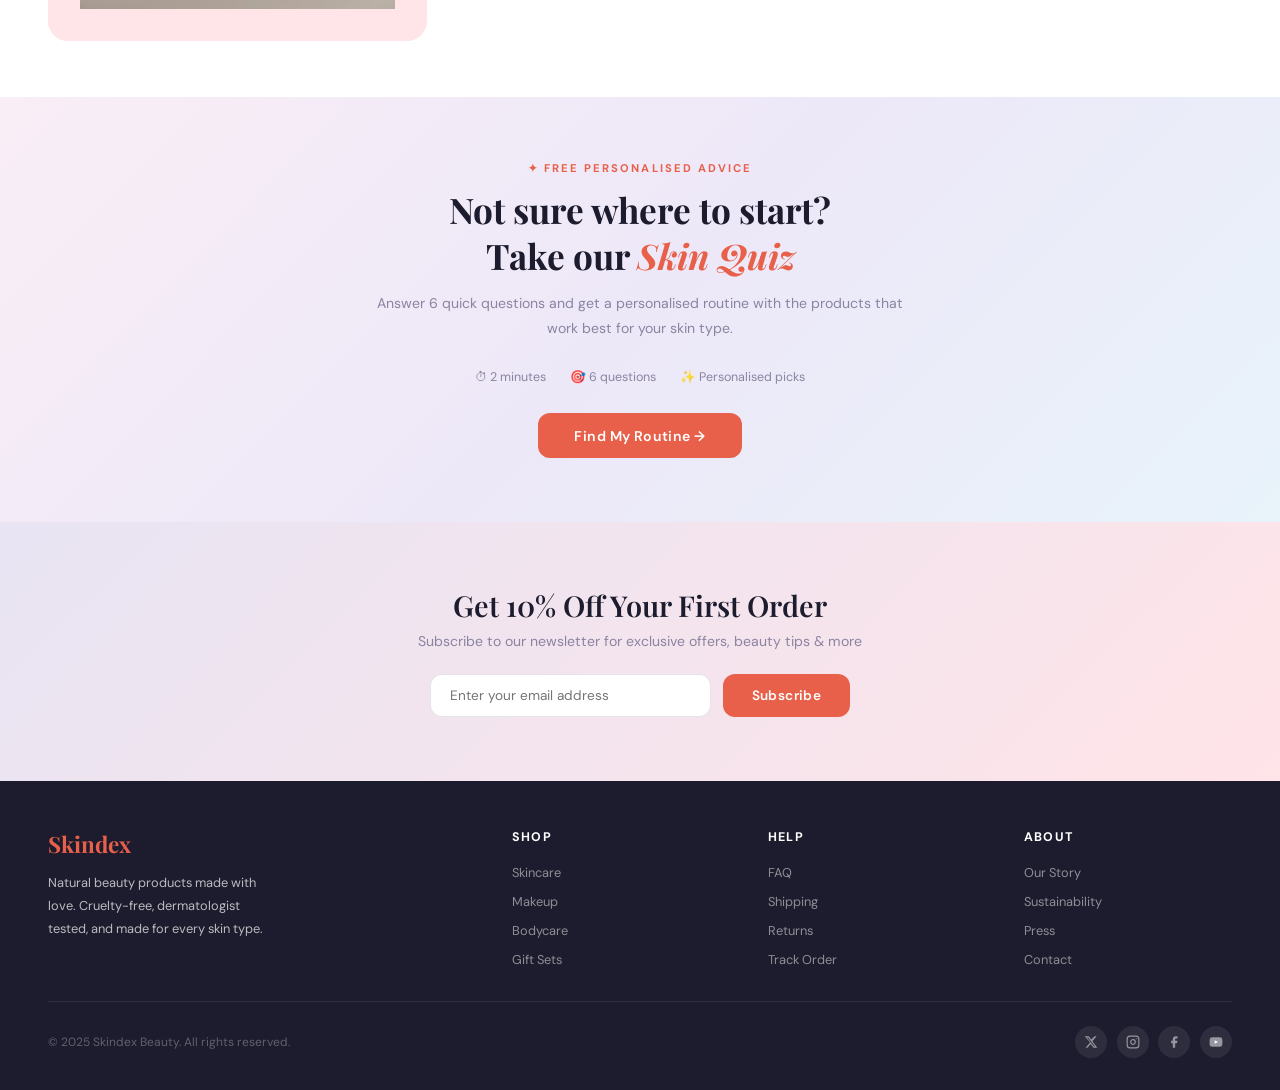
==== commit 1f998ff6: "big fix add picture in product / fix price product" ====
--- a/index.html
+++ b/index.html
@@ -6,11 +6,12 @@
   <link rel="shortcut icon" href="[data-uri]">
 <meta name="viewport" content="width=device-width, initial-scale=1.0">
 <title>Skindex — Beauty & Skincare</title>
+<link rel="stylesheet" href="https://cdnjs.cloudflare.com/ajax/libs/font-awesome/6.5.0/css/all.min.css">
 <link rel="stylesheet" href="https://fonts.googleapis.com/css2?family=Playfair+Display:ital,wght@0,400;0,600;0,700;1,400;1,600&family=DM+Sans:wght@300;400;500;600&display=swap">
 <link rel="stylesheet" href="shared.css">
 <style>
 /* ── HERO ── */
-.hero{display:grid;grid-template-columns:1fr 1fr;min-height:380px;background:var(--lavender)}
+.hero{display:grid;grid-template-columns:1fr 1fr;min-height:380px;background:#FFD8DC}
 .hero-content{padding:4rem 3rem 3rem;display:flex;flex-direction:column;justify-content:center}
 .hero-tag{font-size:.7rem;font-weight:600;letter-spacing:.2em;text-transform:uppercase;color:var(--coral);margin-bottom:1rem}
 .hero-title{font-family:'Playfair Display',serif;font-size:clamp(2rem,3.5vw,3rem);line-height:1.2;color:var(--dark);margin-bottom:1.5rem;font-weight:700}
@@ -30,7 +31,7 @@
 .cat-item{display:flex;flex-direction:column;align-items:center;gap:.6rem;cursor:pointer;transition:transform .2s;text-decoration:none}
 .cat-item:hover{transform:translateY(-3px)}
 .cat-circle{width:80px;height:80px;border-radius:50%;position:relative;display:flex;align-items:center;justify-content:center;font-size:2rem;border:2px solid white;box-shadow:0 4px 15px rgba(0,0,0,.08)}
-.cat-badge{position:absolute;bottom:2px;right:2px;width:22px;height:22px;background:var(--dark);color:white;border-radius:50%;font-size:.6rem;font-weight:700;display:flex;align-items:center;justify-content:center;border:2px solid white}
+.cat-badge{display:none}
 .cat-c1{background:linear-gradient(135deg,#F9D4DC,#F4B0BE)}
 .cat-c2{background:linear-gradient(135deg,#D4E4F8,#B8CFF0)}
 .cat-c3{background:linear-gradient(135deg,#D4ECD4,#B8D8B8)}
@@ -39,13 +40,14 @@
 .cat-label{font-size:.8rem;font-weight:500;color:var(--text)}
 
 /* ── PROMO BANNERS ── */
-.promos{display:grid;grid-template-columns:1fr 1fr 1fr;gap:1.5rem;padding:2rem 3rem;background:white}
+.promos{display:grid;grid-template-columns:4fr 4fr 4fr 4fr;gap:1.5rem;padding:2rem 3rem;background:white}
 .promo-card{border-radius:var(--r-lg);overflow:hidden;cursor:pointer;transition:transform .25s}
 .promo-card:hover{transform:translateY(-4px)}
-.promo-bg{height:220px;display:flex;align-items:flex-end;justify-content:center;position:relative;padding:1.5rem}
+.promo-bg{height:350px; display:flex;align-items:flex-end;justify-content:center;position:relative;padding:1.5rem}
 .pb1{background:linear-gradient(160deg,#D8D0F0 0%,#C8B8E8 100%)}
 .pb2{background:linear-gradient(160deg,#E8E8E8 0%,#D8D8D0 100%)}
 .pb3{background:linear-gradient(160deg,#FFD8DC 0%,#FFBCC4 100%)}
+.pb4{background:linear-gradient(160deg,#FFD8DC 0%,#FFBCC4 100%)}
 .promo-emoji{font-size:5rem;position:absolute;top:50%;left:50%;transform:translate(-50%,-55%);filter:drop-shadow(0 8px 16px rgba(0,0,0,.15))}
 .promo-info{background:white;padding:1rem 1.2rem}
 .promo-title{font-family:'Playfair Display',serif;font-size:1rem;font-weight:600;color:var(--dark);margin-bottom:.2rem}
@@ -80,6 +82,7 @@
 
 /* ── FEATURED ── */
 .featured{padding:3.5rem 3rem;background:white}
+.product-img{height:260px; display:flex;align-items:flex-end;justify-content:center;position:relative;padding:1.5rem}
 .feat-header{display:flex;align-items:center;justify-content:space-between;margin-bottom:2rem}
 .feat-link{font-size:.8rem;font-weight:600;color:var(--coral);text-decoration:none;letter-spacing:.05em;text-transform:uppercase}
 .feat-grid{display:grid;grid-template-columns:1fr 1fr 1fr;gap:1.5rem}
@@ -112,6 +115,8 @@
   .newsletter{padding:3rem 1.5rem}
   .newsletter-form{flex-direction:column}
   .promos{padding:1.5rem}
+
+  
 }
 </style>
 </head>
@@ -125,14 +130,10 @@
     <h1 class="hero-title">Defining Beauty On<br>Our Own Terms</h1>
     <button class="btn-coral" onclick="window.location='shop.html'">SHOP NOW →</button>
   </div>
-  <div class="hero-image">
-    <div class="product-circles">
-      <div class="pcircle pc1">🧴</div>
-      <div class="pcircle pc2">💄</div>
-      <div class="pcircle pc3">🌿</div>
-      <div class="pcircle pc4">🧪</div>
-      <div class="pcircle pc5">✨</div>
-    </div>
+  <div class="hero-image" style="padding:0;overflow:hidden">
+    <img src="./photo/Minimalist Cream Jar.png"
+      alt="Skindex skincare collection"
+      style="width:100%;height:100%;object-fit:cover;object-position:center">
   </div>
 </section>
 
@@ -141,23 +142,33 @@
   <h2 class="section-title">Shop by Categories</h2>
   <div class="cat-grid">
     <a class="cat-item reveal d1" href="shop.html?cat=Makeup">
-      <div class="cat-circle cat-c1">💄<div class="cat-badge">23</div></div>
+      <div class="cat-circle cat-c1">
+        <img class="cat-img" src="./photo/Makeup Must-Haves Aesthetic.jpg" alt="Makeup" style="width:100%;height:100%;object-fit:cover;border-radius:50%">
+      </div>
       <span class="cat-label">Make up</span>
     </a>
     <a class="cat-item reveal d2" href="shop.html?cat=Bodycare">
-      <div class="cat-circle cat-c2">🧴<div class="cat-badge">16</div></div>
+      <div class="cat-circle cat-c2">
+        <img class="cat-img" src="./photo/bodyskin.png" alt="Bodycare" style="width:100%;height:100%;object-fit:cover;border-radius:50%">
+      </div>
       <span class="cat-label">Bodycare</span>
     </a>
     <a class="cat-item reveal d2" href="shop.html?cat=Skincare">
-      <div class="cat-circle cat-c3">🌿<div class="cat-badge">14</div></div>
+      <div class="cat-circle cat-c3">
+        <img class="cat-img" src="./photo/Skincare tips.jpg" alt="Skincare" style="width:100%;height:100%;object-fit:cover;border-radius:50%">
+      </div>
       <span class="cat-label">Skin care</span>
     </a>
     <a class="cat-item reveal d3" href="shop.html?cat=Gift">
-      <div class="cat-circle cat-c4">🎁<div class="cat-badge">42</div></div>
+      <div class="cat-circle cat-c4">
+        <img class="cat-img" src="./photo/set.png" alt="Gift Set" style="width:100%;height:100%;object-fit:cover;border-radius:50%">
+      </div>
       <span class="cat-label">Gifts set</span>
     </a>
     <a class="cat-item reveal d3" href="shop.html?cat=Hair">
-      <div class="cat-circle cat-c5">💆<div class="cat-badge">23</div></div>
+      <div class="cat-circle cat-c5">
+        <img class="cat-img" src="./photo/hair.jpg" alt="Hair" style="width:100%;height:100%;object-fit:cover;border-radius:50%">
+      </div>
       <span class="cat-label">Hair &amp; Body</span>
     </a>
   </div>
@@ -166,7 +177,9 @@
 <!-- PROMO BANNERS -->
 <div class="promos">
   <div class="promo-card reveal d1">
-    <div class="promo-bg pb1"><div class="promo-emoji">💜</div></div>
+    <div class="promo-bg pb1" style="padding:0;overflow:hidden">
+      <img src="./photo/Minimalist Sand Scene.png" alt="Promo 1" style="width:100%;height:100%;object-fit:cover;object-position:center">
+    </div>
     <div class="promo-info">
       <div class="promo-title">Buy 1 Get 1</div>
       <div class="promo-sub">Starting at $799</div>
@@ -174,7 +187,9 @@
     </div>
   </div>
   <div class="promo-card reveal d2">
-    <div class="promo-bg pb2"><div class="promo-emoji">🧴</div></div>
+    <div class="promo-bg pb2" style="padding:0;overflow:hidden">
+      <img src="./photo/Skincare Product Display.png " alt="Promo 2" style="width:100%;height:100%;object-fit:cover;object-position:center">
+    </div>
     <div class="promo-info">
       <div class="promo-title">Save on Sets</div>
       <div class="promo-sub">Special offer</div>
@@ -182,34 +197,46 @@
     </div>
   </div>
   <div class="promo-card reveal d3">
-    <div class="promo-bg pb3"><div class="promo-emoji">✨</div></div>
+    <div class="promo-bg pb3" style="padding:0;overflow:hidden">
+      <img src="./photo/Minimalist Skincare Display (1).png" alt="Promo 3" style="width:100%;height:100%;object-fit:cover;object-position:center">
+    </div>
     <div class="promo-info">
       <div class="promo-title">Feel your Glowy</div>
       <div class="promo-sub">Made with love</div>
       <button class="btn-outline" onclick="window.location='shop.html'">EXPLORE NOW</button>
     </div>
   </div>
+  <div class="promo-card reveal d4">
+    <div class="promo-bg pb1" style="padding:0;overflow:hidden">
+      <img src="./photo/Minimalist Cosmetic Display (1).png" alt="Promo 1" style="width:100%;height:100%;object-fit:cover;object-position:center">
+    </div>
+    <div class="promo-info">
+      <div class="promo-title">Buy 1 Get 1</div>
+      <div class="promo-sub">Starting at $799</div>
+      <button class="btn-outline" onclick="window.location='shop.html'">SHOP SALE</button>
+    </div>
+  </div>
 </div>
 
 <!-- TRUST -->
 <div class="trust">
   <div class="trust-item reveal d1">
-    <span class="trust-icon">🛡️</span>
+    <span class="trust-icon"><i class="fa-solid fa-shield-heart" style="color: rgb(232, 96, 74);"></i></span>
     <div class="trust-title">Safety First</div>
     <div class="trust-desc">100% Clean, Non-Irritating,<br>Derm Tested</div>
   </div>
   <div class="trust-item reveal d2">
-    <span class="trust-icon">🚚</span>
+    <span class="trust-icon"><i class="fa-solid fa-truck-fast" style="color: rgb(232, 96, 74);"></i></span>
     <div class="trust-title">Free Shipping</div>
-    <div class="trust-desc">Free shipping on all U.S.<br>orders $500+</div>
+    <div class="trust-desc">Free shipping on <br>all orders $500+</div>
   </div>
   <div class="trust-item reveal d2">
-    <span class="trust-icon">🐰</span>
+    <span class="trust-icon"><i class="fa-solid fa-rabbit" style="color: rgb(232, 96, 74);"></i></span>
     <div class="trust-title">No Animal Testing</div>
     <div class="trust-desc">Tested on human volunteers,<br>not animals.</div>
   </div>
   <div class="trust-item reveal d3">
-    <span class="trust-icon">🌿</span>
+    <span class="trust-icon"><i class="fa-brands fa-pagelines" style="color: rgb(232, 96, 74);"></i></i></span>
     <div class="trust-title">Organic</div>
     <div class="trust-desc">Natural &amp; organic beauty<br>products</div>
   </div>
@@ -219,7 +246,9 @@
 <section class="deal">
   <div class="deal-visual">
     <div class="save-badge"><span style="font-size:.58rem">Save</span><span class="amount">$13</span></div>
-    <div class="deal-product">💄</div>
+    <img src="./photo/lip.png"
+      alt="Deal of the day"
+      style="max-height:350px;object-fit:contain;filter:drop-shadow(0 16px 32px rgba(0,0,0,.15));animation:dealFloat 3s ease-in-out infinite;position:relative;z-index:1 ">
   </div>
   <div class="deal-content reveal">
     <div class="deal-tag">✦ Deal of the Day</div>
@@ -248,15 +277,18 @@
       <div class="feat-hero-badge">✦ Customer Favorite</div>
       <div class="feat-hero-title">Antioxidants PM Facial Oil</div>
       <button class="btn-coral" style="width:fit-content;font-size:.78rem;padding:.6rem 1.4rem" onclick="window.location='shop.html'">SHOP NOW</button>
-      <div class="feat-hero-emoji">🧴</div>
+      <img src="./photo/Minimalist Skincare Display.png " style="width:100%;height:100%;object-fit:cover"
+        alt="Customer Favorite"
+        style="position:absolute;bottom:0;right:0;width:65%;object-fit:contain;filter:drop-shadow(0 8px 16px rgba(0,0,0,.1))">
     </div>
     <div class="feat-products">
       <div class="product-card reveal d2" onclick="window.location='product.html?id=0'">
-        <div class="product-img product-img-lavender">
-          <div class="product-badge badge-new">New</div>💄
+        <div class="product-img" style="padding:0;overflow:hidden">
+          <div class="product-badge badge-new">New</div>
+          <img src="./photo/Minimalist Spa Setup.png" alt="Skindex Cream Blush" style="width:100%;height:100%;object-fit:cover">
         </div>
         <div class="product-info">
-          <div class="product-name">Skindex Cream Blush</div>
+          <div class="product-name">Skindex Spa Set</div>
           <div class="product-stars">★★★★★ <span>2,687 reviews</span></div>
           <div class="product-price"><span class="price-old">$39.00</span><span class="price-new">$29.00</span></div>
           <button class="btn-add" onclick="event.stopPropagation();Cart.add(0,'30 ml');showAddedFeedback(this)">Add to Bag</button>
@@ -265,11 +297,12 @@
     </div>
     <div class="feat-products">
       <div class="product-card reveal d3" onclick="window.location='product.html?id=2'">
-        <div class="product-img product-img-pink">
-          <div class="product-badge badge-hot">Hot</div>🫙
+        <div class="product-img" style="padding:0;overflow:hidden">
+          <div class="product-badge badge-hot">Hot</div>
+          <img src="./photo/Minimalist Cosmetic Display.png" alt="Holy Grail Cream" style="width:100%;height:100%;object-fit:cover">
         </div>
         <div class="product-info">
-          <div class="product-name">Holy Grail Cream Blush</div>
+          <div class="product-name">Holy Grail Cream</div>
           <div class="product-stars">★★★★★ <span>4,287 reviews</span></div>
           <div class="product-price"><span class="price-old">$39.00</span><span class="price-new">$29.00</span></div>
           <button class="btn-add" onclick="event.stopPropagation();Cart.add(2,'30 ml');showAddedFeedback(this)">Choose Color</button>
--- a/shared.css
+++ b/shared.css
@@ -37,10 +37,13 @@
   background:var(--lavender-deep);
   color:white;
   text-align:center;
-  padding:.45rem;
-  font-size:.75rem;
+  padding:.4rem 1rem;
+  font-size:.72rem;
   font-weight:500;
-  letter-spacing:.06em;
+  letter-spacing:.05em;
+  white-space:nowrap;
+  overflow:hidden;
+  text-overflow:ellipsis;
 }
 
 /* ── NAV ── */
@@ -55,11 +58,12 @@
   display:flex;
   align-items:center;
   justify-content:space-between;
-  padding:.75rem 3rem;
+  padding:.65rem 3rem;
   border-bottom:1px solid rgba(0,0,0,.04);
   position:relative;
-}
-.nav-social{display:flex;gap:.75rem;align-items:center}
+  min-height:56px;
+}
+.nav-social{display:flex;gap:.75rem;align-items:center;min-width:100px}
 .nav-social a{
   color:var(--muted);font-size:.85rem;
   text-decoration:none;transition:color .2s;
@@ -74,12 +78,14 @@
   position:absolute;
   left:50%;
   transform:translateX(-50%);
-}
-.nav-actions{display:flex;align-items:center;gap:1.2rem}
+  white-space:nowrap;
+}
+.nav-actions{display:flex;align-items:center;gap:1rem;min-width:100px;justify-content:flex-end}
 .nav-icon{
   background:none;border:none;cursor:pointer;
   color:var(--text);font-size:1rem;padding:.3rem;
   position:relative;transition:color .2s;
+  display:flex;align-items:center;
 }
 .nav-icon:hover{color:var(--coral)}
 .cart-badge{
@@ -92,11 +98,11 @@
 .cart-total{font-size:.82rem;font-weight:600;color:var(--text)}
 .nav-main{
   display:flex;align-items:center;justify-content:center;
-  gap:3rem;padding:.7rem 3rem;
+  gap:3rem;padding:.65rem 3rem;
 }
 .nav-main a{
-  font-size:.83rem;font-weight:500;color:var(--text);
-  text-decoration:none;letter-spacing:.08em;text-transform:uppercase;
+  font-size:.8rem;font-weight:600;color:var(--text);
+  text-decoration:none;letter-spacing:.1em;text-transform:uppercase;
   transition:color .2s;padding:.25rem 0;
   border-bottom:2px solid transparent;
 }
@@ -171,7 +177,7 @@
 .product-card:hover{transform:translateY(-4px);box-shadow:0 12px 30px rgba(0,0,0,.08)}
 .product-img{
   height:180px;display:flex;align-items:center;
-  justify-content:center;font-size:4.5rem;position:relative;
+  justify-content:center;font-size:4.5rem;position:relative;overflow:hidden;
 }
 .product-img-pink{background:linear-gradient(135deg,#FFE0E8,#FFD0DC)}
 .product-img-lavender{background:linear-gradient(135deg,#EAE0F8,#DDD0F0)}
@@ -202,8 +208,44 @@
 
 /* ── RESPONSIVE ── */
 @media(max-width:900px){
-  .nav-top{padding:.75rem 1.5rem}
+  .nav-top{padding:.65rem 1.5rem;min-height:52px}
   .nav-main{gap:1.5rem;padding:.6rem 1.5rem}
   .footer-top{grid-template-columns:1fr 1fr;gap:2rem}
   footer{padding:2.5rem 1.5rem}
+}
+
+/* Mobile ── layout เปลี่ยนเป็น 3 คอลัมน์ชัดเจน */
+@media(max-width:768px){
+  .nav-social{display:none!important}
+  .nav-top{
+    padding:.6rem 1.25rem;
+    min-height:52px;
+    display:grid;
+    grid-template-columns:1fr auto 1fr;
+    align-items:center;
+  }
+  .nav-logo{
+    position:static;
+    transform:none;
+    font-size:1.5rem;
+    text-align:center;
+    justify-self:center;
+  }
+  .nav-actions{
+    justify-self:end;
+    gap:.65rem;
+  }
+  .nav-actions .nav-icon:nth-child(2),
+  .nav-actions .nav-icon:nth-child(3){display:none}
+  .topbar{
+    font-size:.67rem;
+    letter-spacing:.03em;
+    padding:.35rem .75rem;
+    white-space:nowrap;
+    overflow-x:auto;
+    scrollbar-width:none;
+    -ms-overflow-style:none;
+    text-align:left;
+  }
+  .topbar::-webkit-scrollbar{display:none}
 }
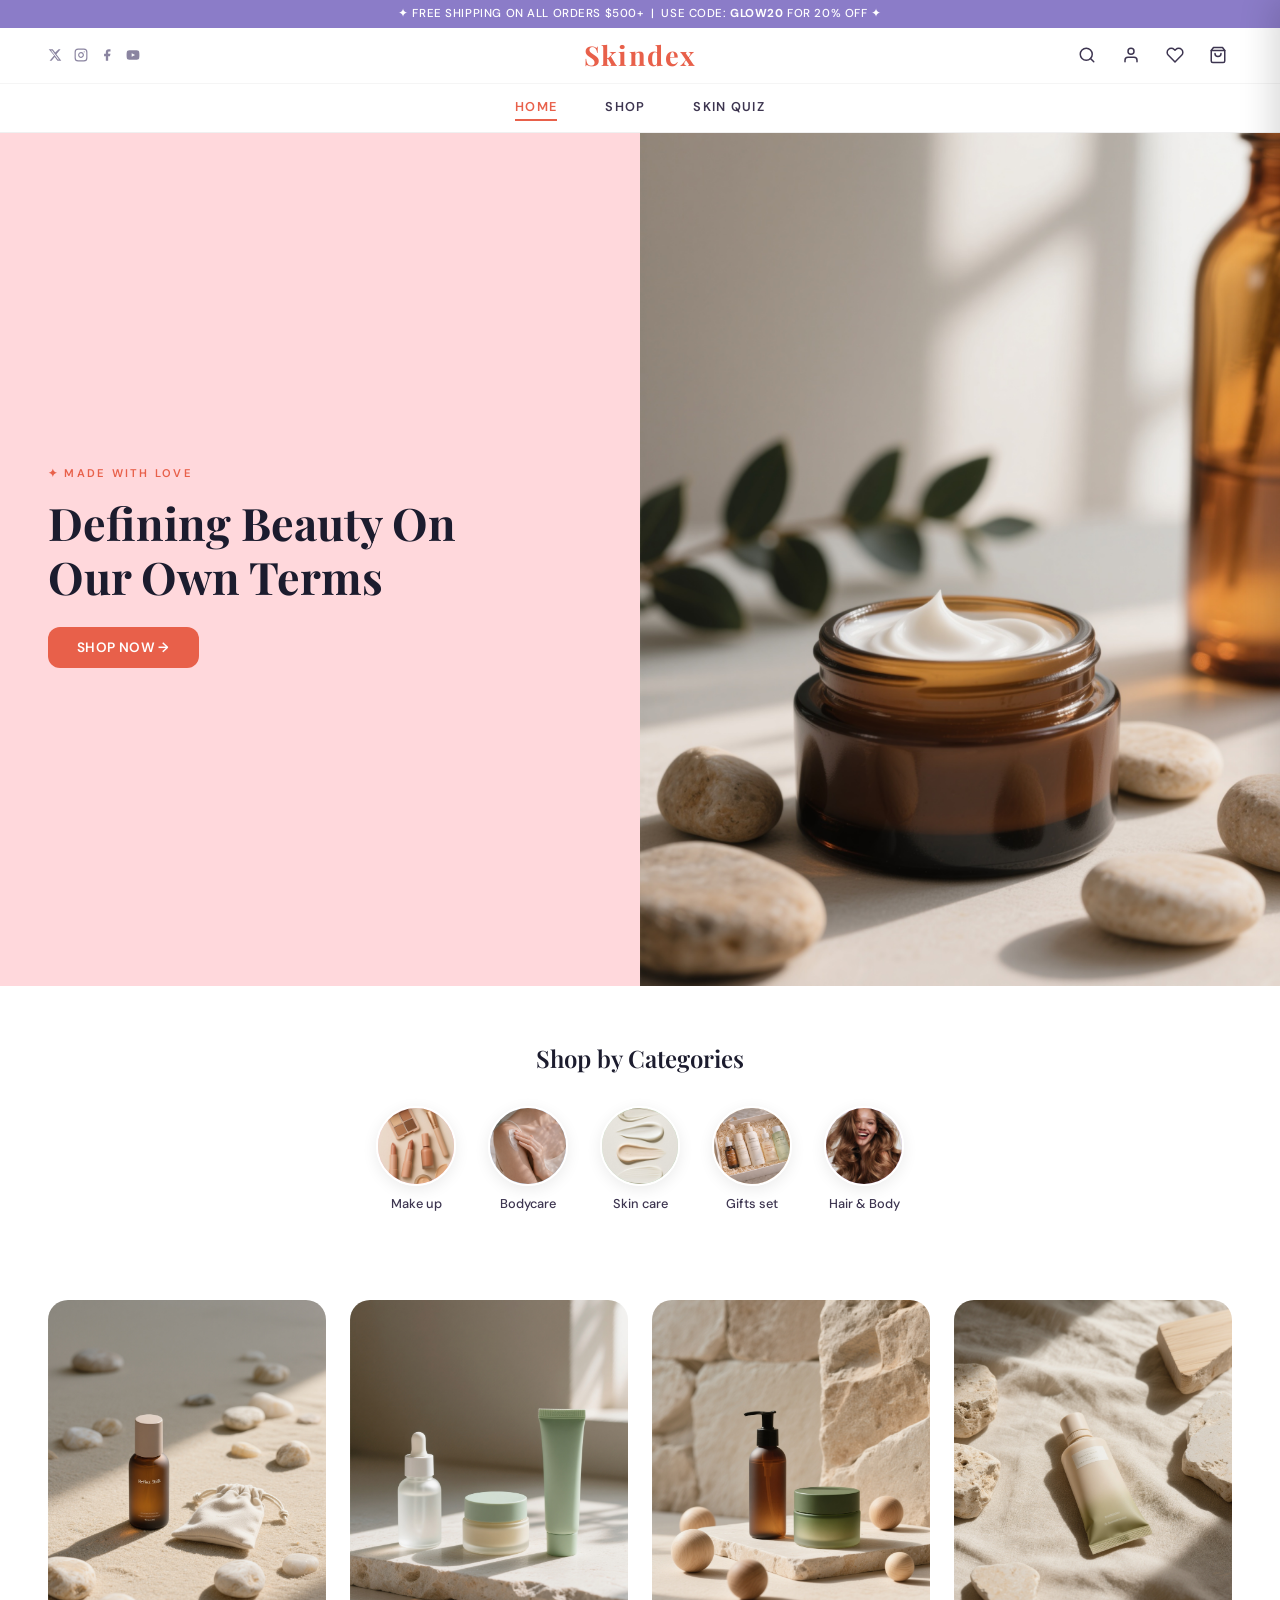
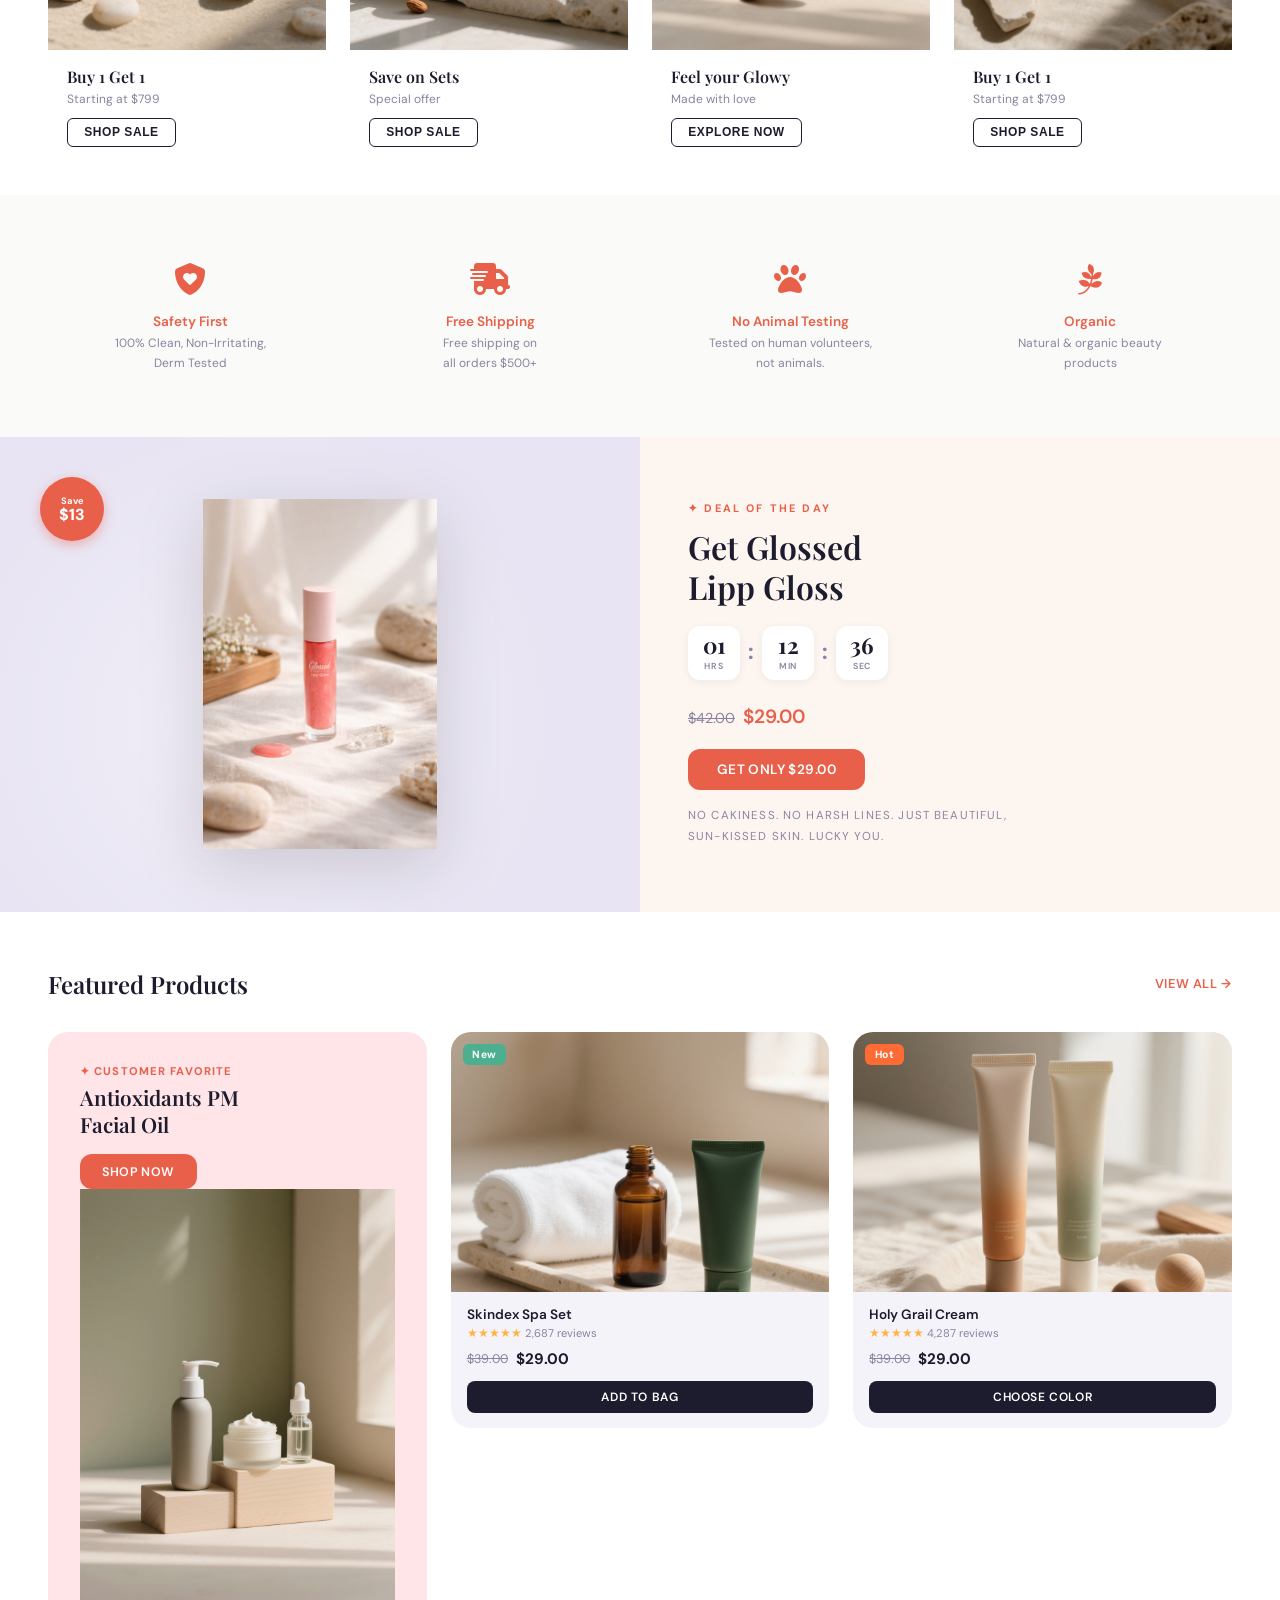
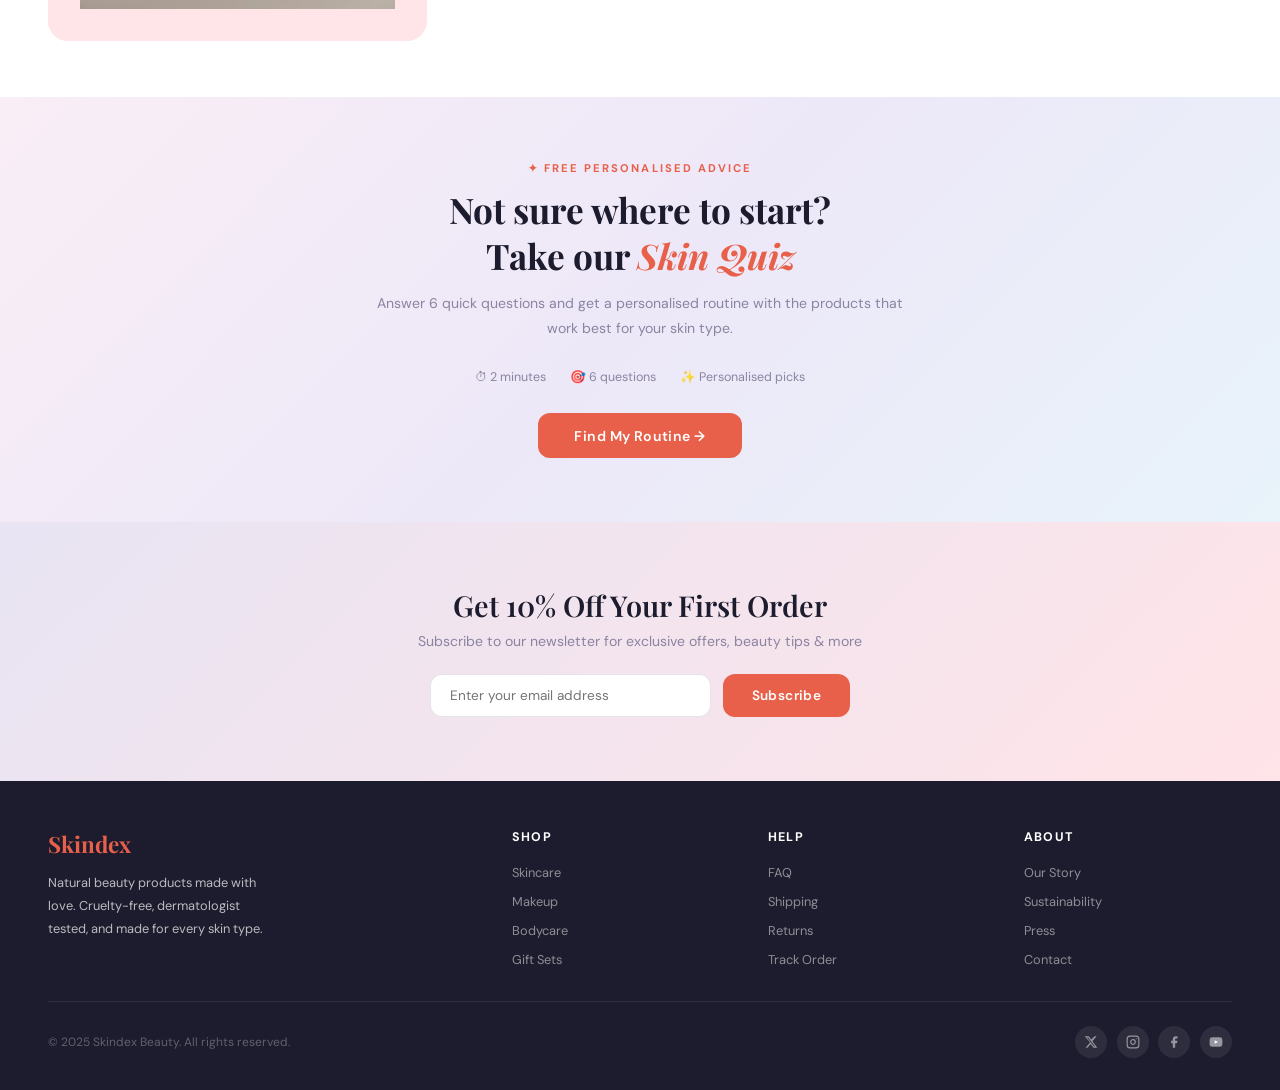
==== commit cfd96595: "Update index.html" ====
--- a/index.html
+++ b/index.html
@@ -231,7 +231,7 @@
     <div class="trust-desc">Free shipping on <br>all orders $500+</div>
   </div>
   <div class="trust-item reveal d2">
-    <span class="trust-icon"><i class="fa-solid fa-rabbit" style="color: rgb(232, 96, 74);"></i></span>
+    <span class="trust-icon"><i class="fa-solid fa-paw" style="color: rgb(232, 96, 74);"></i></span>
     <div class="trust-title">No Animal Testing</div>
     <div class="trust-desc">Tested on human volunteers,<br>not animals.</div>
   </div>
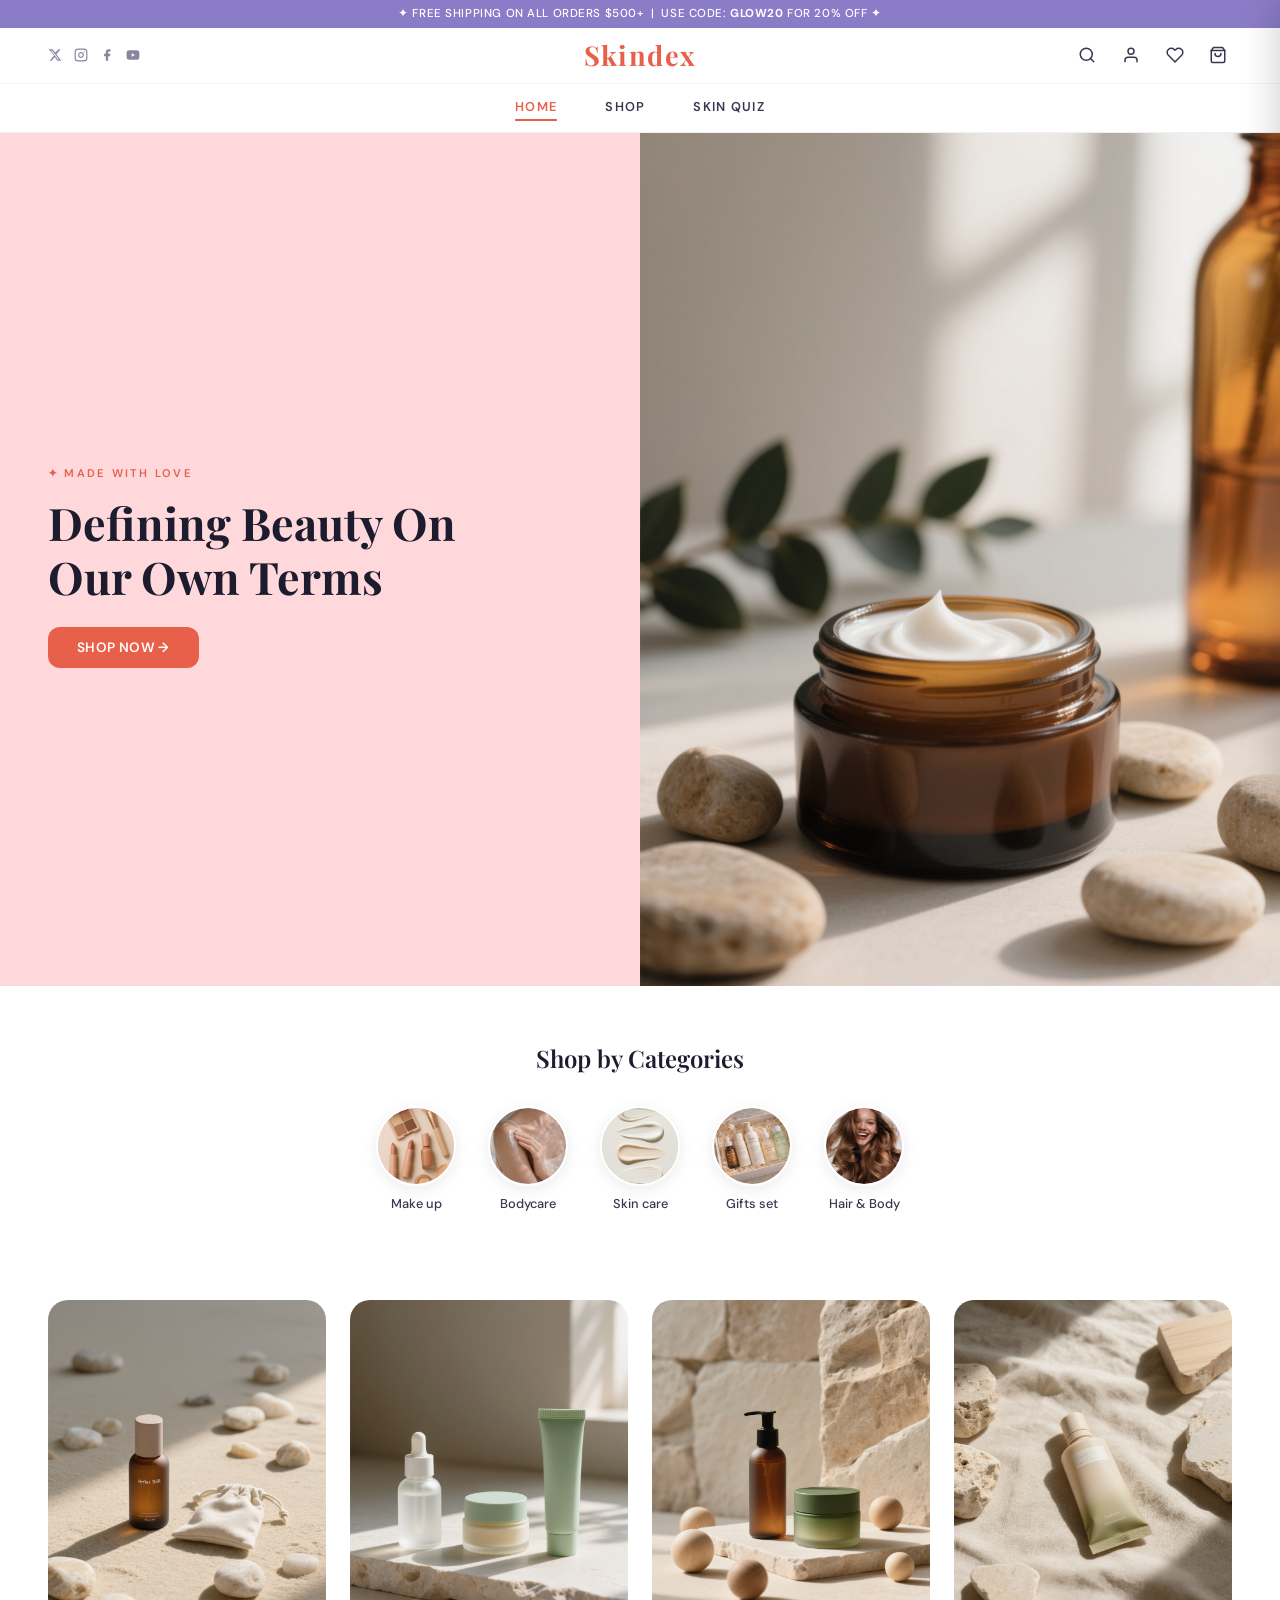
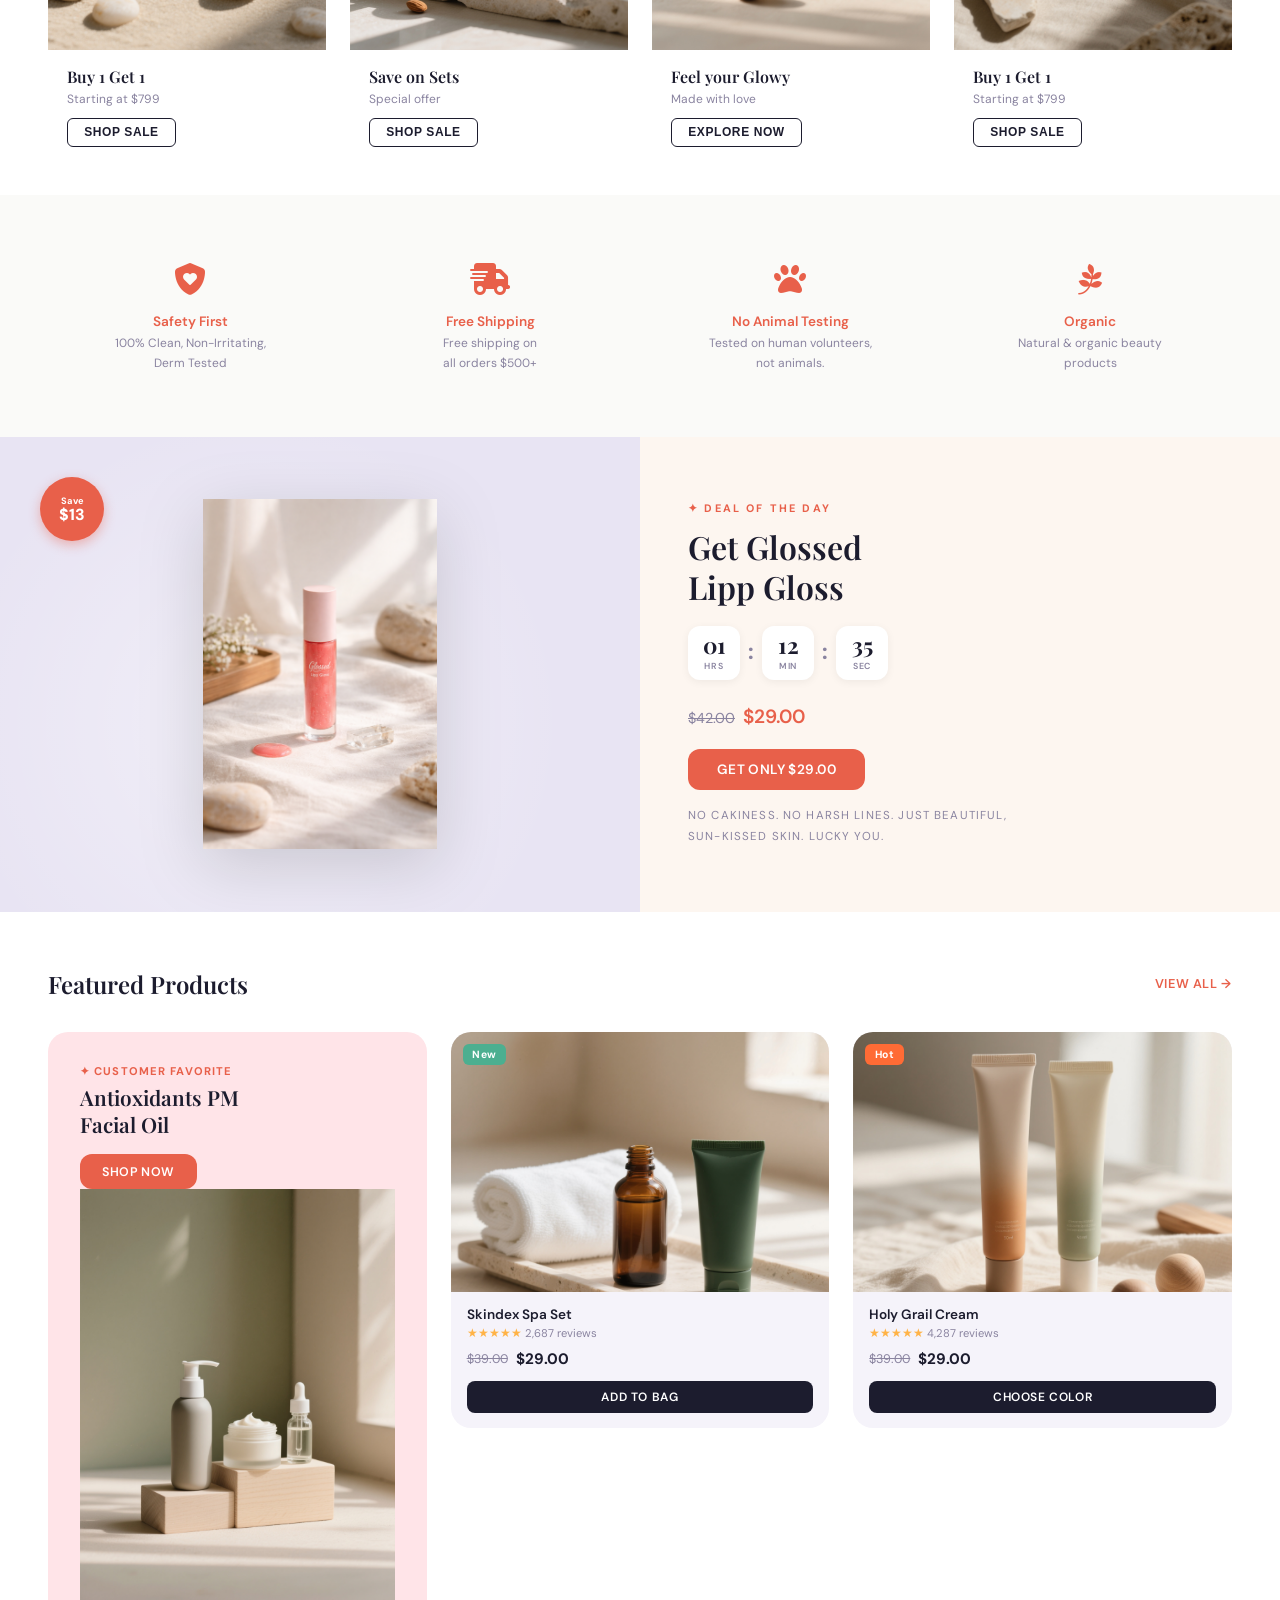
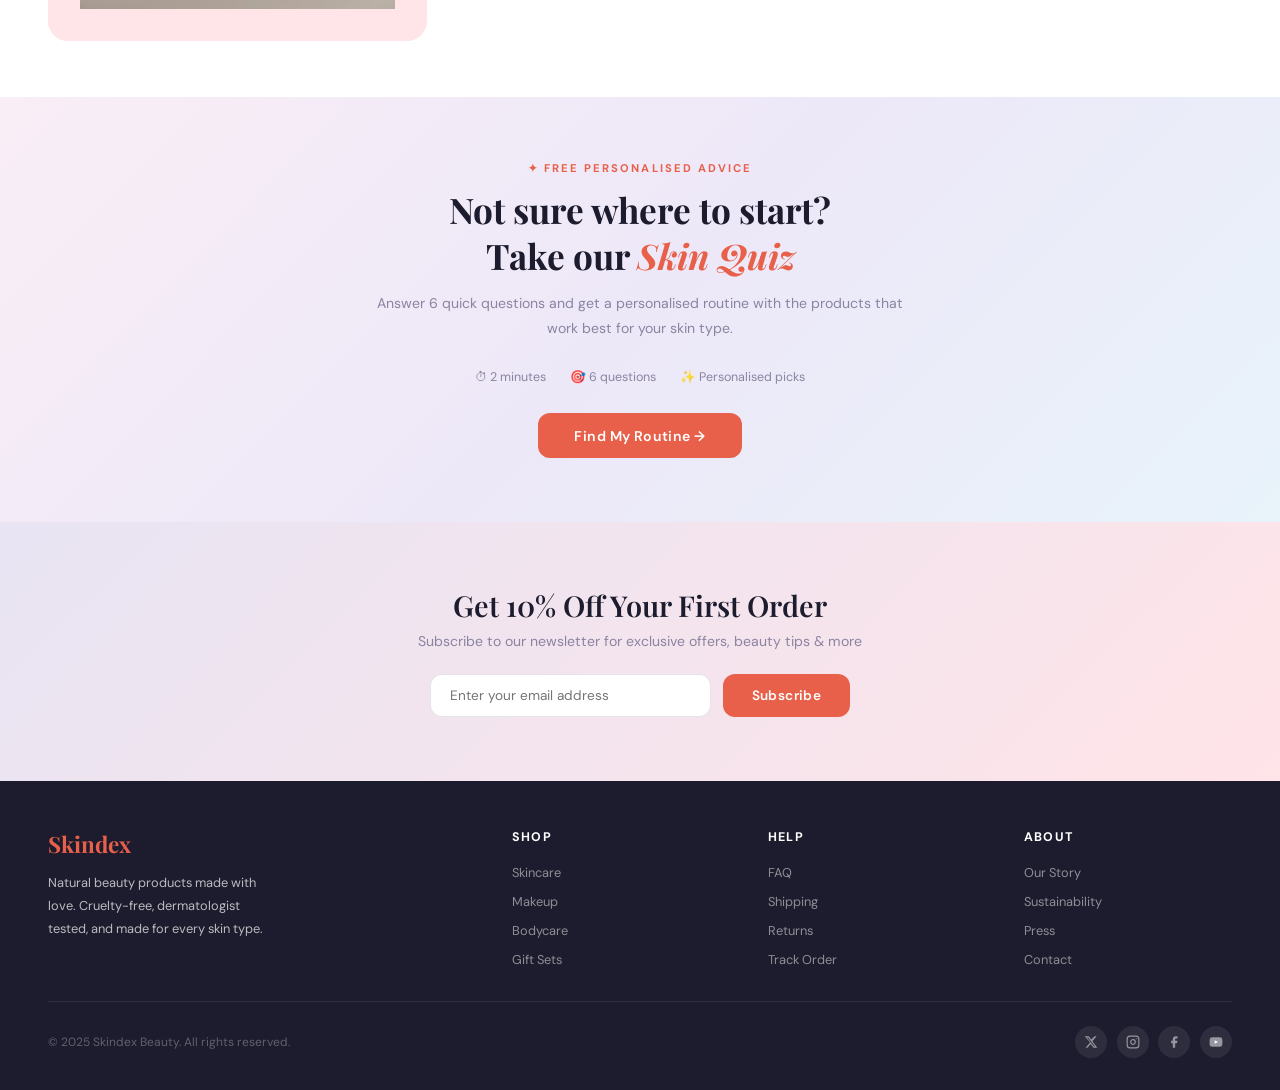
==== commit b1a2970e: "Update index.html" ====
--- a/index.html
+++ b/index.html
@@ -30,7 +30,7 @@
 .cat-grid{display:flex;gap:2rem;justify-content:center;flex-wrap:wrap}
 .cat-item{display:flex;flex-direction:column;align-items:center;gap:.6rem;cursor:pointer;transition:transform .2s;text-decoration:none}
 .cat-item:hover{transform:translateY(-3px)}
-.cat-circle{width:80px;height:80px;border-radius:50%;position:relative;display:flex;align-items:center;justify-content:center;font-size:2rem;border:2px solid white;box-shadow:0 4px 15px rgba(0,0,0,.08)}
+.cat-circle{width:80px;height:80px;border-radius:50%;position:relative;display:flex;align-items:center;justify-content:center;font-size:2rem;border:2px solid white;box-shadow:0 4px 15px rgba(0,0,0,.08);overflow:hidden}
 .cat-badge{display:none}
 .cat-c1{background:linear-gradient(135deg,#F9D4DC,#F4B0BE)}
 .cat-c2{background:linear-gradient(135deg,#D4E4F8,#B8CFF0)}
@@ -142,33 +142,23 @@
   <h2 class="section-title">Shop by Categories</h2>
   <div class="cat-grid">
     <a class="cat-item reveal d1" href="shop.html?cat=Makeup">
-      <div class="cat-circle cat-c1">
-        <img class="cat-img" src="./photo/Makeup Must-Haves Aesthetic.jpg" alt="Makeup" style="width:100%;height:100%;object-fit:cover;border-radius:50%">
-      </div>
+      <div class="cat-circle cat-c1"><img src="./photo/Makeup Must-Haves Aesthetic.jpg" alt="Makeup" style="width:100%;height:100%;object-fit:cover;border-radius:50%"></div>
       <span class="cat-label">Make up</span>
     </a>
     <a class="cat-item reveal d2" href="shop.html?cat=Bodycare">
-      <div class="cat-circle cat-c2">
-        <img class="cat-img" src="./photo/bodyskin.png" alt="Bodycare" style="width:100%;height:100%;object-fit:cover;border-radius:50%">
-      </div>
+      <div class="cat-circle cat-c2"><img src="./photo/bodyskin.png" alt="Bodycare" style="width:100%;height:100%;object-fit:cover;border-radius:50%"></div>
       <span class="cat-label">Bodycare</span>
     </a>
     <a class="cat-item reveal d2" href="shop.html?cat=Skincare">
-      <div class="cat-circle cat-c3">
-        <img class="cat-img" src="./photo/Skincare tips.jpg" alt="Skincare" style="width:100%;height:100%;object-fit:cover;border-radius:50%">
-      </div>
+      <div class="cat-circle cat-c3"><img src="./photo/Skincare tips.jpg" alt="Skincare" style="width:100%;height:100%;object-fit:cover;border-radius:50%"></div>
       <span class="cat-label">Skin care</span>
     </a>
     <a class="cat-item reveal d3" href="shop.html?cat=Gift">
-      <div class="cat-circle cat-c4">
-        <img class="cat-img" src="./photo/set.png" alt="Gift Set" style="width:100%;height:100%;object-fit:cover;border-radius:50%">
-      </div>
+      <div class="cat-circle cat-c4"><img src="./photo/set.png" alt="Gift Set" style="width:100%;height:100%;object-fit:cover;border-radius:50%"></div>
       <span class="cat-label">Gifts set</span>
     </a>
     <a class="cat-item reveal d3" href="shop.html?cat=Hair">
-      <div class="cat-circle cat-c5">
-        <img class="cat-img" src="./photo/hair.jpg" alt="Hair" style="width:100%;height:100%;object-fit:cover;border-radius:50%">
-      </div>
+      <div class="cat-circle cat-c5"><img src="./photo/hair.jpg" alt="Hair" style="width:100%;height:100%;object-fit:cover;border-radius:50%"></div>
       <span class="cat-label">Hair &amp; Body</span>
     </a>
   </div>
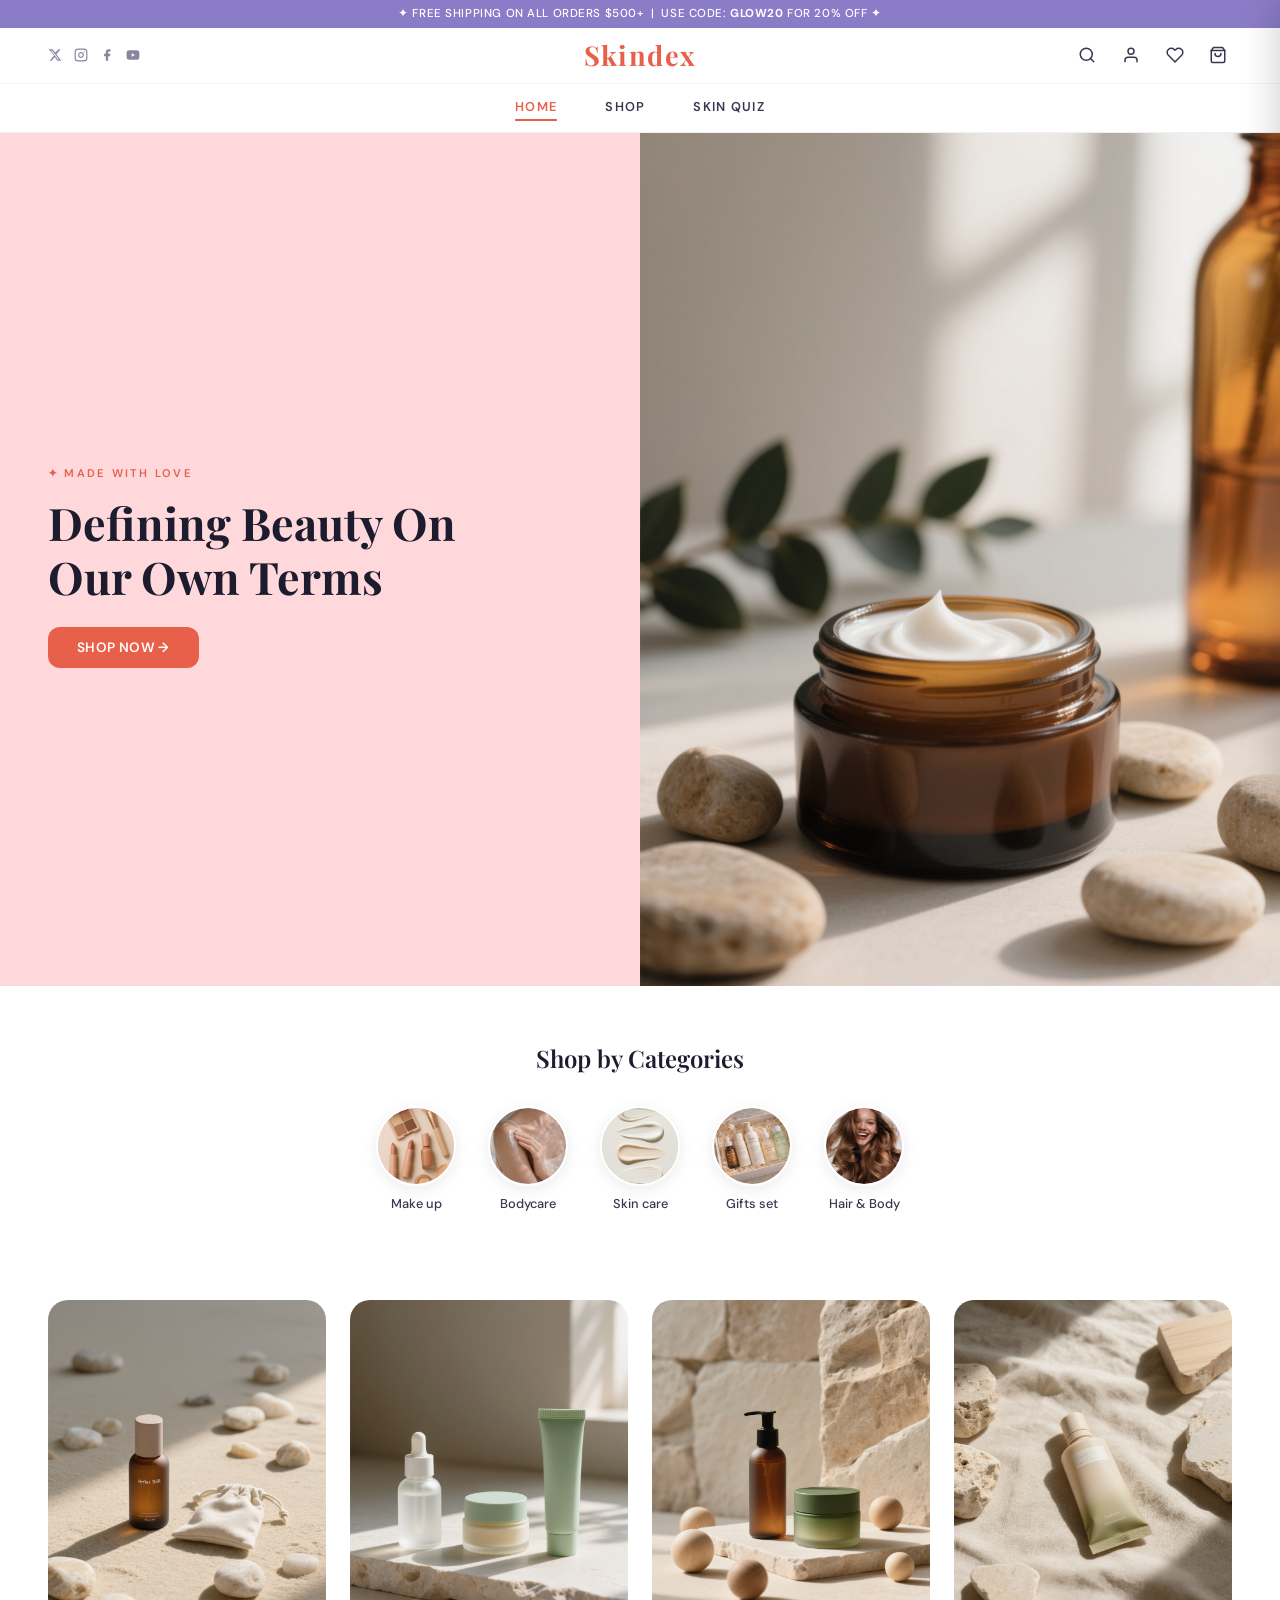
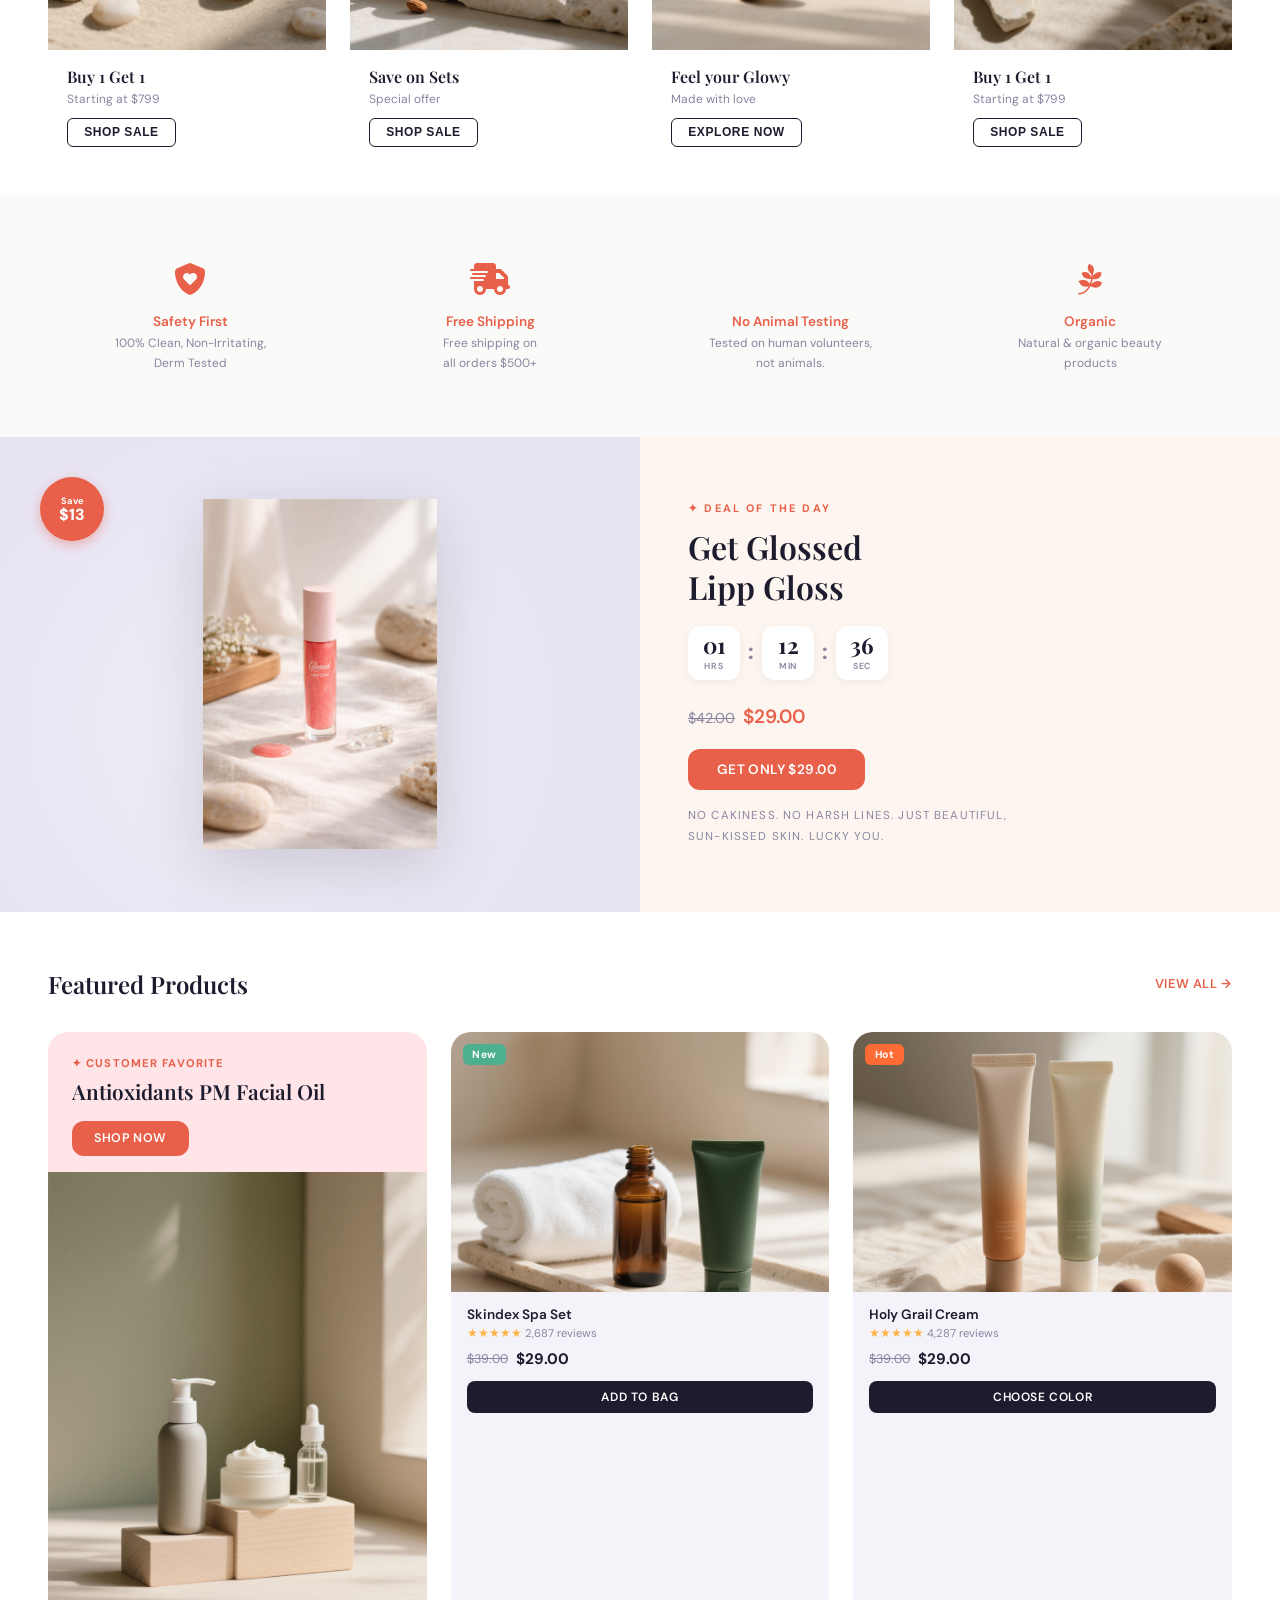
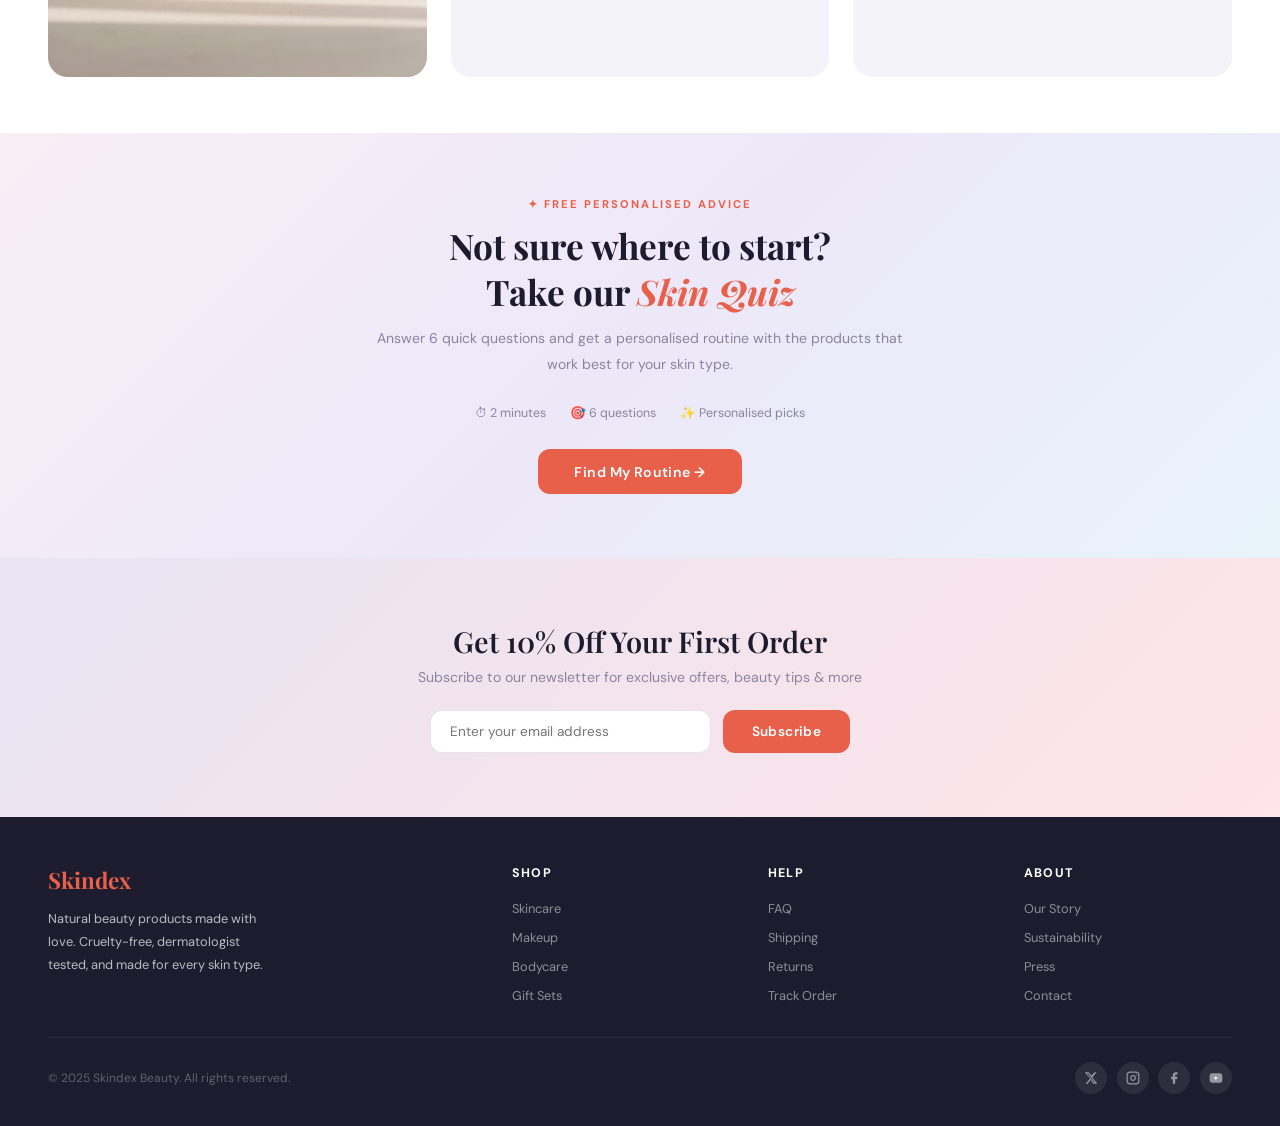
==== commit 91737750: "Update index.html" ====
--- a/index.html
+++ b/index.html
@@ -30,8 +30,8 @@
 .cat-grid{display:flex;gap:2rem;justify-content:center;flex-wrap:wrap}
 .cat-item{display:flex;flex-direction:column;align-items:center;gap:.6rem;cursor:pointer;transition:transform .2s;text-decoration:none}
 .cat-item:hover{transform:translateY(-3px)}
-.cat-circle{width:80px;height:80px;border-radius:50%;position:relative;display:flex;align-items:center;justify-content:center;font-size:2rem;border:2px solid white;box-shadow:0 4px 15px rgba(0,0,0,.08);overflow:hidden}
-.cat-badge{display:none}
+.cat-circle{width:80px;height:80px;border-radius:50%;position:relative;display:flex;align-items:center;justify-content:center;font-size:2rem;border:2px solid white;box-shadow:0 4px 15px rgba(0,0,0,.08)}
+.cat-badge{position:absolute;bottom:2px;right:2px;width:22px;height:22px;background:var(--dark);color:white;border-radius:50%;font-size:.6rem;font-weight:700;display:flex;align-items:center;justify-content:center;border:2px solid white}
 .cat-c1{background:linear-gradient(135deg,#F9D4DC,#F4B0BE)}
 .cat-c2{background:linear-gradient(135deg,#D4E4F8,#B8CFF0)}
 .cat-c3{background:linear-gradient(135deg,#D4ECD4,#B8D8B8)}
@@ -85,12 +85,20 @@
 .product-img{height:260px; display:flex;align-items:flex-end;justify-content:center;position:relative;padding:1.5rem}
 .feat-header{display:flex;align-items:center;justify-content:space-between;margin-bottom:2rem}
 .feat-link{font-size:.8rem;font-weight:600;color:var(--coral);text-decoration:none;letter-spacing:.05em;text-transform:uppercase}
-.feat-grid{display:grid;grid-template-columns:1fr 1fr 1fr;gap:1.5rem}
-.feat-hero-card{background:var(--pink);border-radius:var(--r-lg);padding:2rem;display:flex;flex-direction:column;justify-content:flex-end;position:relative;overflow:hidden;min-height:280px}
-.feat-hero-emoji{position:absolute;bottom:0;right:0;font-size:7rem;opacity:.9;filter:drop-shadow(0 8px 16px rgba(0,0,0,.1))}
-.feat-hero-badge{font-size:.7rem;font-weight:700;color:var(--coral);letter-spacing:.1em;text-transform:uppercase;margin-bottom:.4rem}
-.feat-hero-title{font-family:'Playfair Display',serif;font-size:1.3rem;font-weight:600;color:var(--dark);margin-bottom:1rem;line-height:1.3;max-width:180px}
-.feat-products{display:flex;flex-direction:column;gap:1.5rem}
+.feat-grid{display:grid;grid-template-columns:1fr 1fr 1fr;gap:1.5rem;align-items:stretch}
+.feat-hero-card{
+  background:var(--pink);border-radius:var(--r-lg);
+  display:flex;flex-direction:column;overflow:hidden;
+  cursor:pointer;transition:transform .25s;height:100%;
+}
+.feat-hero-card:hover{transform:translateY(-4px)}
+.feat-hero-content{padding:1.5rem 1.5rem 1rem;flex-shrink:0}
+.feat-hero-emoji{display:none}
+.feat-hero-badge{font-size:.7rem;font-weight:700;color:var(--coral);letter-spacing:.1em;text-transform:uppercase;margin-bottom:.5rem}
+.feat-hero-title{font-family:'Playfair Display',serif;font-size:1.3rem;font-weight:600;color:var(--dark);margin-bottom:1rem;line-height:1.3}
+.feat-hero-img{flex:1;overflow:hidden;min-height:260px;margin:0;line-height:0}
+.feat-hero-img img{width:100%;height:100%;object-fit:cover;display:block;vertical-align:bottom}
+.feat-products{display:flex;flex-direction:column;gap:1.5rem;height:100%}
 
 /* ── NEWSLETTER ── */
 .newsletter{padding:4rem 3rem;background:linear-gradient(135deg,var(--lavender) 0%,var(--pink) 100%);text-align:center}
@@ -142,23 +150,23 @@
   <h2 class="section-title">Shop by Categories</h2>
   <div class="cat-grid">
     <a class="cat-item reveal d1" href="shop.html?cat=Makeup">
-      <div class="cat-circle cat-c1"><img src="./photo/Makeup Must-Haves Aesthetic.jpg" alt="Makeup" style="width:100%;height:100%;object-fit:cover;border-radius:50%"></div>
+      <div class="cat-circle cat-c1" style="overflow:hidden"><img src="./photo/Makeup Must-Haves Aesthetic.jpg" style="width:100%;height:100%;object-fit:cover;border-radius:50%"></div>
       <span class="cat-label">Make up</span>
     </a>
     <a class="cat-item reveal d2" href="shop.html?cat=Bodycare">
-      <div class="cat-circle cat-c2"><img src="./photo/bodyskin.png" alt="Bodycare" style="width:100%;height:100%;object-fit:cover;border-radius:50%"></div>
+      <div class="cat-circle cat-c2" style="overflow:hidden"><img src="./photo/bodyskin.png" style="width:100%;height:100%;object-fit:cover;border-radius:50%"></div>
       <span class="cat-label">Bodycare</span>
     </a>
     <a class="cat-item reveal d2" href="shop.html?cat=Skincare">
-      <div class="cat-circle cat-c3"><img src="./photo/Skincare tips.jpg" alt="Skincare" style="width:100%;height:100%;object-fit:cover;border-radius:50%"></div>
+      <div class="cat-circle cat-c3" style="overflow:hidden"><img src="./photo/Skincare tips.jpg" style="width:100%;height:100%;object-fit:cover;border-radius:50%"></div>
       <span class="cat-label">Skin care</span>
     </a>
     <a class="cat-item reveal d3" href="shop.html?cat=Gift">
-      <div class="cat-circle cat-c4"><img src="./photo/set.png" alt="Gift Set" style="width:100%;height:100%;object-fit:cover;border-radius:50%"></div>
+      <div class="cat-circle cat-c4" style="overflow:hidden"><img src="./photo/set.png" style="width:100%;height:100%;object-fit:cover;border-radius:50%"></div>
       <span class="cat-label">Gifts set</span>
     </a>
     <a class="cat-item reveal d3" href="shop.html?cat=Hair">
-      <div class="cat-circle cat-c5"><img src="./photo/hair.jpg" alt="Hair" style="width:100%;height:100%;object-fit:cover;border-radius:50%"></div>
+      <div class="cat-circle cat-c5" style="overflow:hidden"><img src="./photo/hair.jpg" style="width:100%;height:100%;object-fit:cover;border-radius:50%"></div>
       <span class="cat-label">Hair &amp; Body</span>
     </a>
   </div>
@@ -221,7 +229,7 @@
     <div class="trust-desc">Free shipping on <br>all orders $500+</div>
   </div>
   <div class="trust-item reveal d2">
-    <span class="trust-icon"><i class="fa-solid fa-paw" style="color: rgb(232, 96, 74);"></i></span>
+    <span class="trust-icon"><i class="fa-solid fa-rabbit" style="color: rgb(232, 96, 74);"></i></span>
     <div class="trust-title">No Animal Testing</div>
     <div class="trust-desc">Tested on human volunteers,<br>not animals.</div>
   </div>
@@ -263,16 +271,19 @@
     <a href="shop.html" class="feat-link">View All →</a>
   </div>
   <div class="feat-grid">
-    <div class="feat-hero-card reveal d1">
-      <div class="feat-hero-badge">✦ Customer Favorite</div>
-      <div class="feat-hero-title">Antioxidants PM Facial Oil</div>
-      <button class="btn-coral" style="width:fit-content;font-size:.78rem;padding:.6rem 1.4rem" onclick="window.location='shop.html'">SHOP NOW</button>
-      <img src="./photo/Minimalist Skincare Display.png " style="width:100%;height:100%;object-fit:cover"
-        alt="Customer Favorite"
-        style="position:absolute;bottom:0;right:0;width:65%;object-fit:contain;filter:drop-shadow(0 8px 16px rgba(0,0,0,.1))">
+    <div class="feat-hero-card reveal d1" onclick="window.location='shop.html'">
+      <div class="feat-hero-content">
+        <div class="feat-hero-badge">✦ Customer Favorite</div>
+        <div class="feat-hero-title">Antioxidants PM Facial Oil</div>
+        <button class="btn-coral" style="width:fit-content;font-size:.78rem;padding:.6rem 1.4rem"
+          onclick="event.stopPropagation();window.location='shop.html'">SHOP NOW</button>
+      </div>
+      <div class="feat-hero-img">
+        <img src="./photo/Minimalist Skincare Display.png" alt="Customer Favorite">
+      </div>
     </div>
     <div class="feat-products">
-      <div class="product-card reveal d2" onclick="window.location='product.html?id=0'">
+      <div class="product-card reveal d2" style="flex:1;display:flex;flex-direction:column" onclick="window.location='product.html?id=0'">
         <div class="product-img" style="padding:0;overflow:hidden">
           <div class="product-badge badge-new">New</div>
           <img src="./photo/Minimalist Spa Setup.png" alt="Skindex Cream Blush" style="width:100%;height:100%;object-fit:cover">
@@ -286,7 +297,7 @@
       </div>
     </div>
     <div class="feat-products">
-      <div class="product-card reveal d3" onclick="window.location='product.html?id=2'">
+      <div class="product-card reveal d3" style="flex:1;display:flex;flex-direction:column" onclick="window.location='product.html?id=2'">
         <div class="product-img" style="padding:0;overflow:hidden">
           <div class="product-badge badge-hot">Hot</div>
           <img src="./photo/Minimalist Cosmetic Display.png" alt="Holy Grail Cream" style="width:100%;height:100%;object-fit:cover">
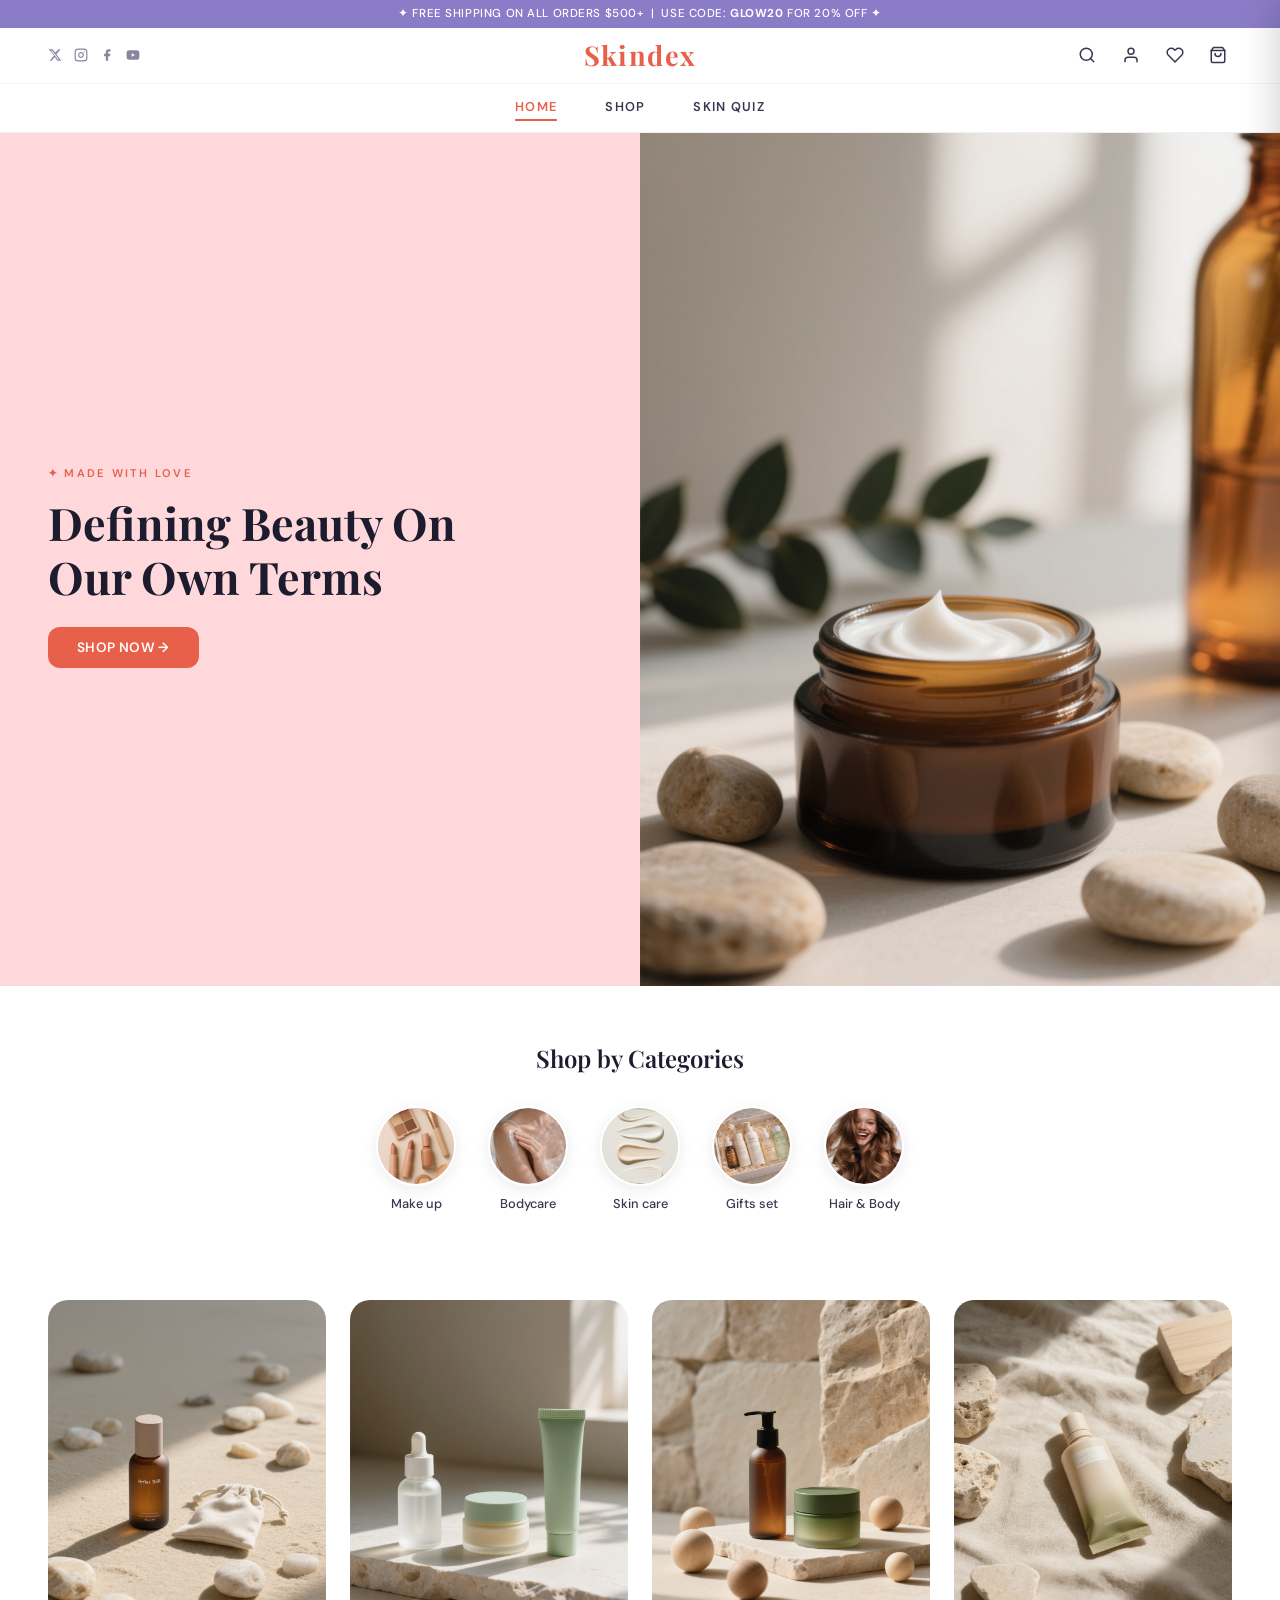
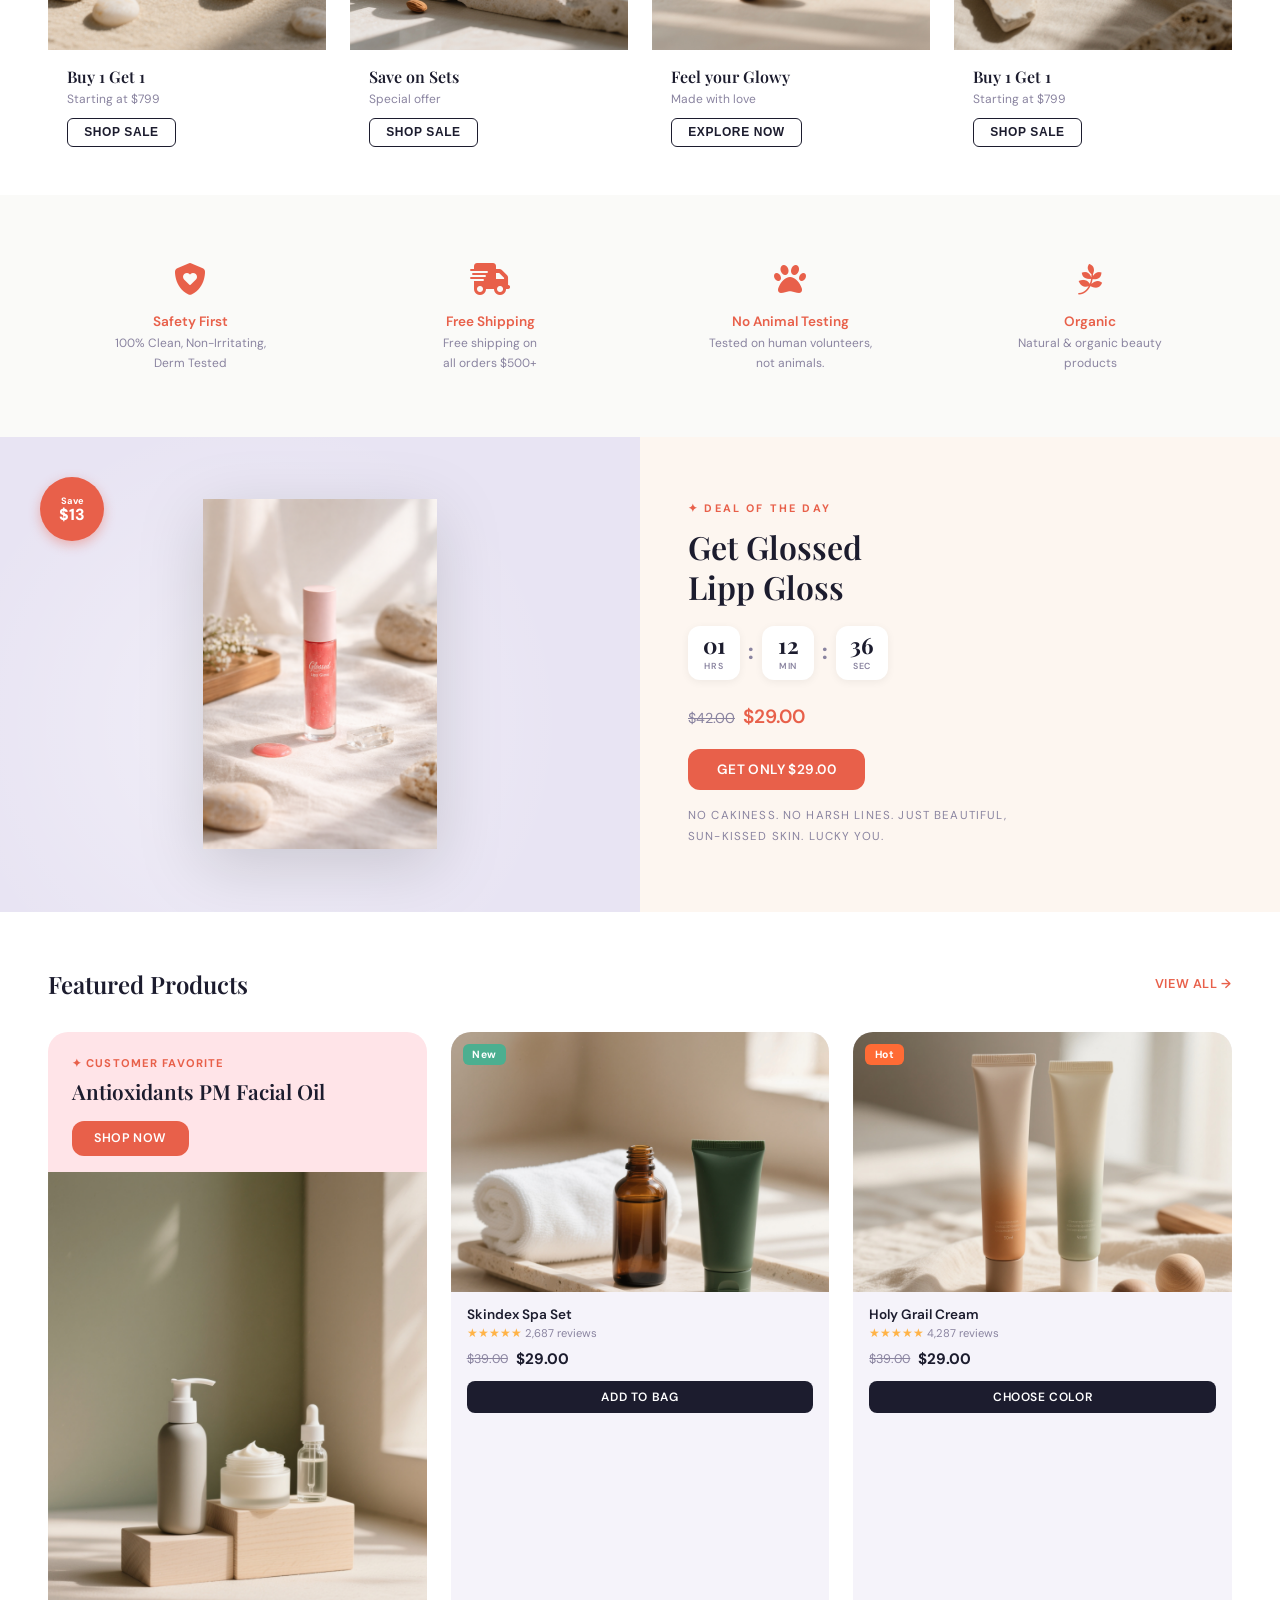
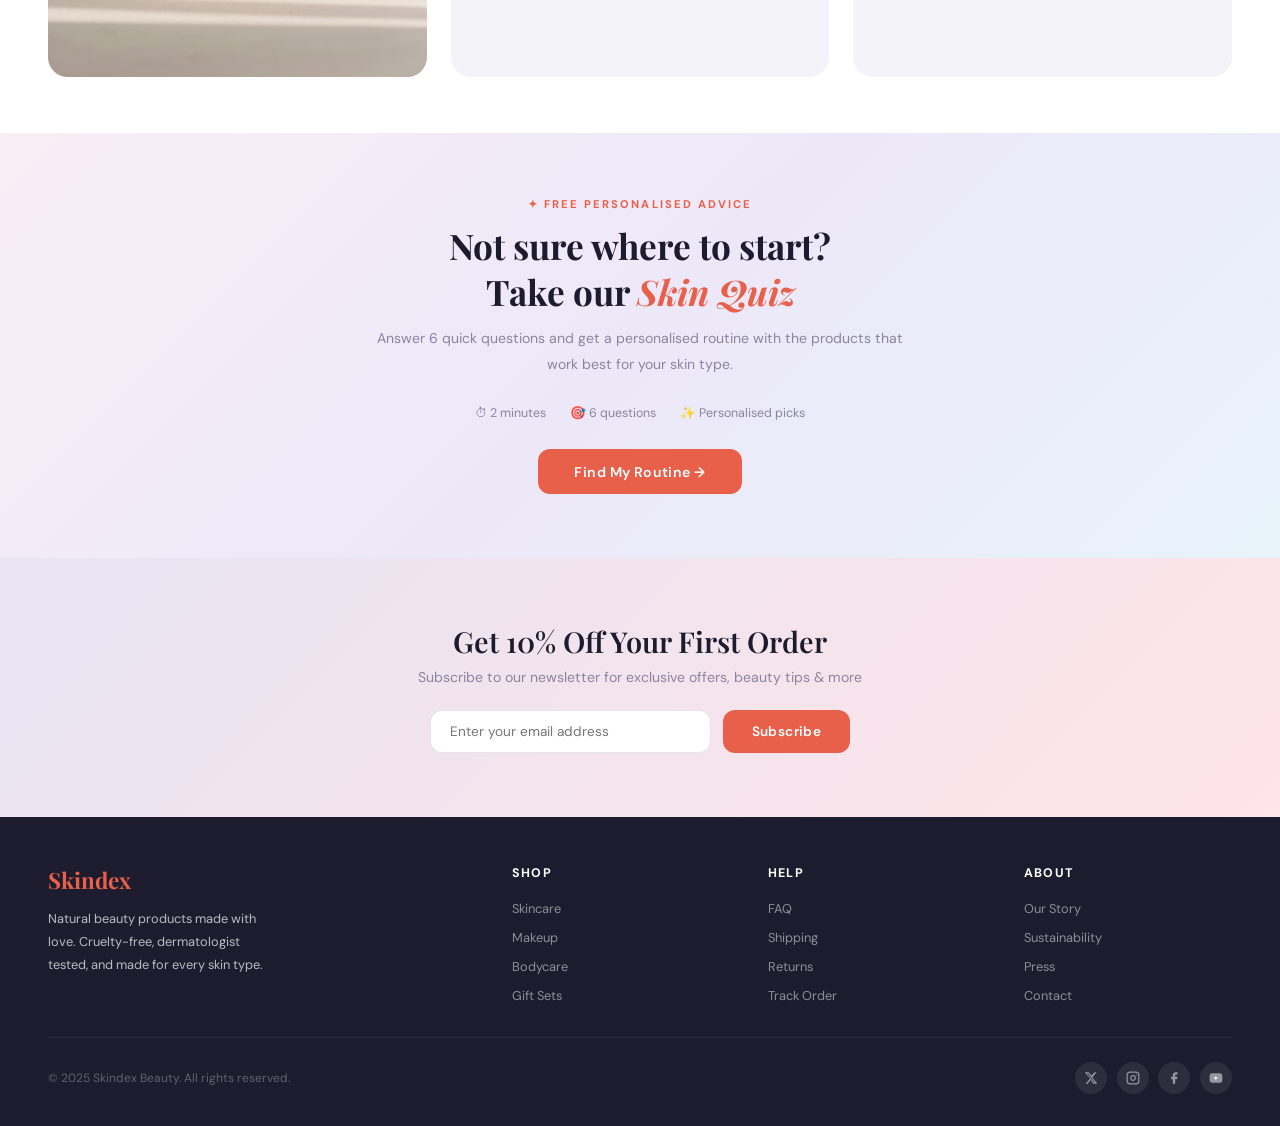
==== commit e004c9bc: "Update index.html" ====
--- a/index.html
+++ b/index.html
@@ -229,7 +229,7 @@
     <div class="trust-desc">Free shipping on <br>all orders $500+</div>
   </div>
   <div class="trust-item reveal d2">
-    <span class="trust-icon"><i class="fa-solid fa-rabbit" style="color: rgb(232, 96, 74);"></i></span>
+    <span class="trust-icon"><i class="fa-solid fa-paw" style="color: rgb(232, 96, 74);"></i></span>
     <div class="trust-title">No Animal Testing</div>
     <div class="trust-desc">Tested on human volunteers,<br>not animals.</div>
   </div>
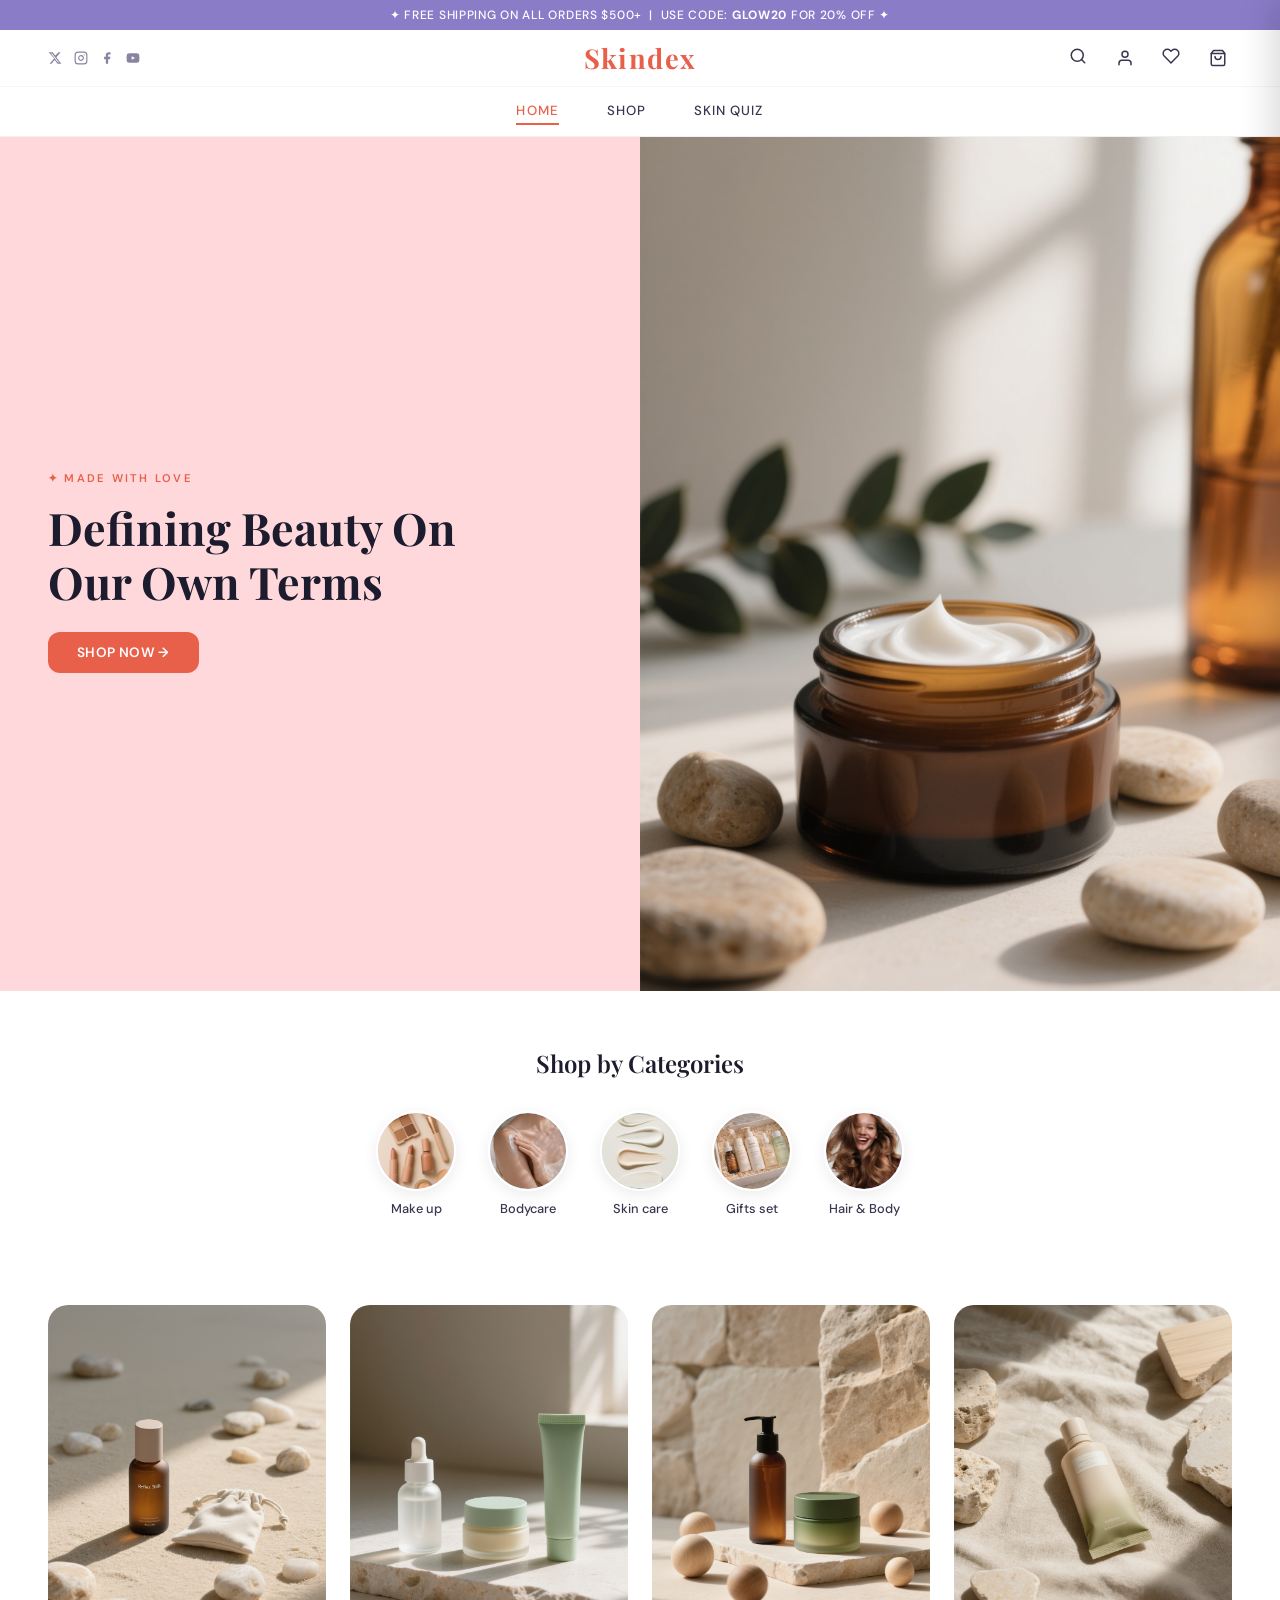
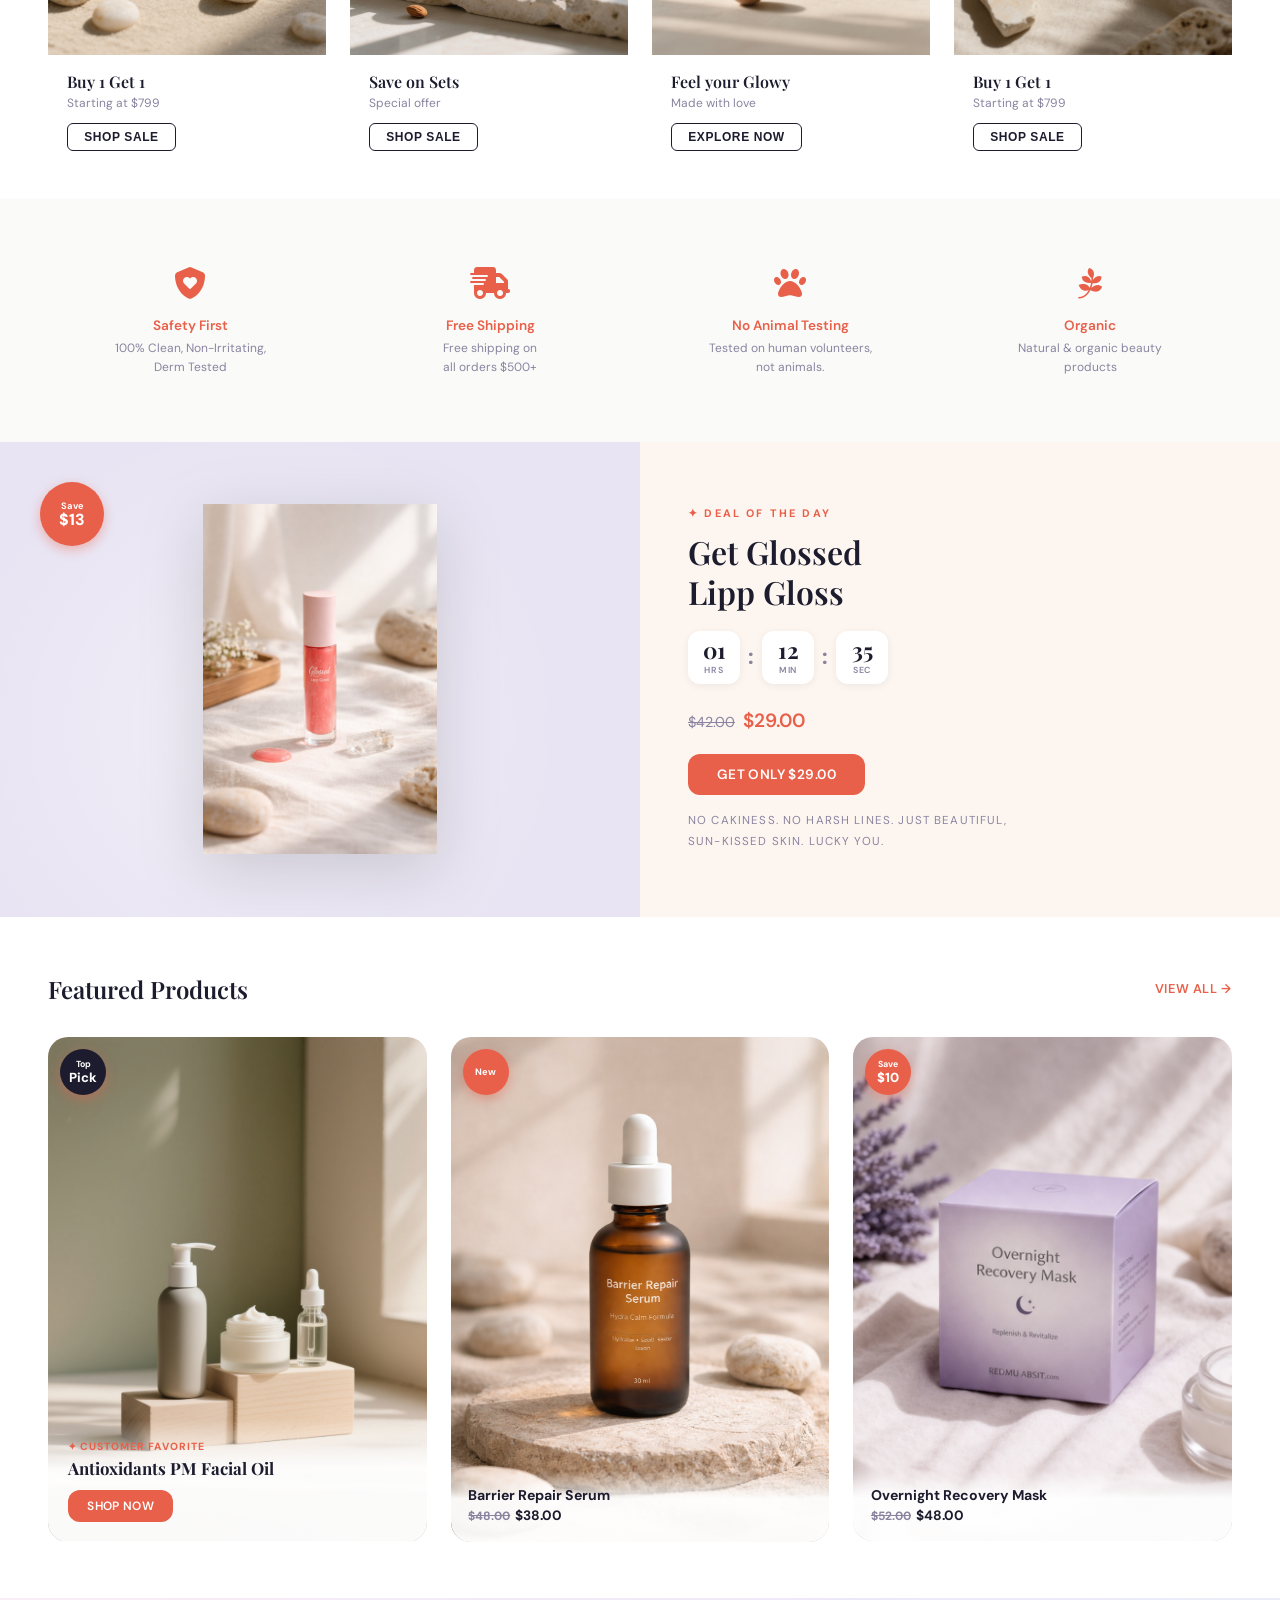
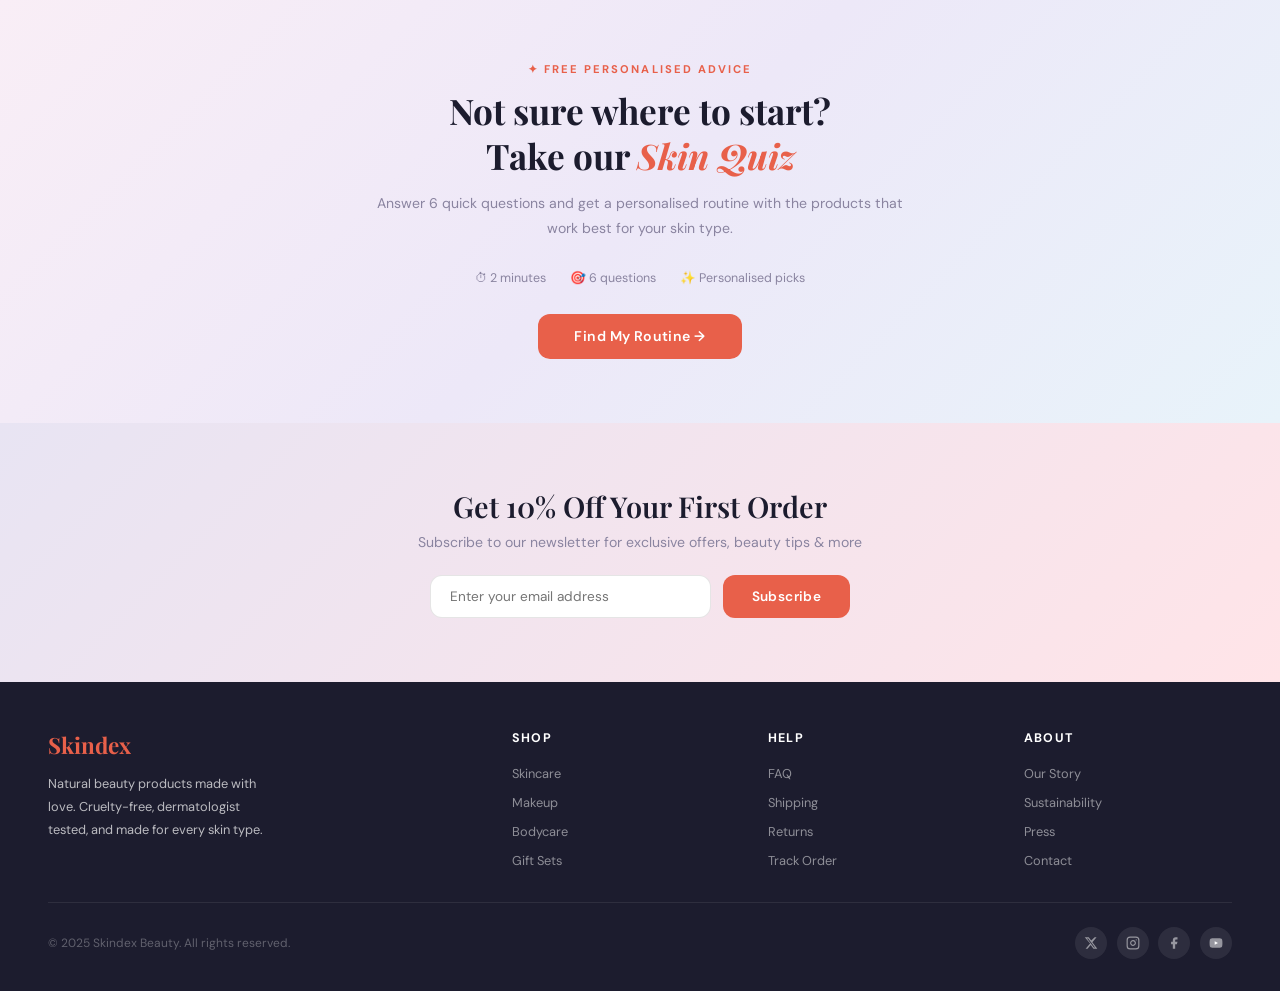
==== commit 67e5199f: "fix product photo" ====
--- a/index.html
+++ b/index.html
@@ -82,23 +82,56 @@
 
 /* ── FEATURED ── */
 .featured{padding:3.5rem 3rem;background:white}
-.product-img{height:260px; display:flex;align-items:flex-end;justify-content:center;position:relative;padding:1.5rem}
+.product-img{height:200px;display:flex;align-items:center;justify-content:center;position:relative;overflow:hidden}
 .feat-header{display:flex;align-items:center;justify-content:space-between;margin-bottom:2rem}
 .feat-link{font-size:.8rem;font-weight:600;color:var(--coral);text-decoration:none;letter-spacing:.05em;text-transform:uppercase}
 .feat-grid{display:grid;grid-template-columns:1fr 1fr 1fr;gap:1.5rem;align-items:stretch}
 .feat-hero-card{
-  background:var(--pink);border-radius:var(--r-lg);
-  display:flex;flex-direction:column;overflow:hidden;
-  cursor:pointer;transition:transform .25s;height:100%;
-}
-.feat-hero-card:hover{transform:translateY(-4px)}
-.feat-hero-content{padding:1.5rem 1.5rem 1rem;flex-shrink:0}
+  border-radius:var(--r-lg);overflow:hidden;
+  cursor:pointer;transition:transform .25s,box-shadow .25s;
+  position:relative;background:var(--light);
+}
+.feat-hero-card:hover{transform:translateY(-4px);box-shadow:0 16px 40px rgba(0,0,0,.12)}
+.feat-hero-content{
+  position:absolute;bottom:0;left:0;right:0;z-index:2;
+  padding:1.25rem;
+  background:linear-gradient(to top,rgba(255,255,255,.95) 60%,transparent 100%);
+}
 .feat-hero-emoji{display:none}
-.feat-hero-badge{font-size:.7rem;font-weight:700;color:var(--coral);letter-spacing:.1em;text-transform:uppercase;margin-bottom:.5rem}
-.feat-hero-title{font-family:'Playfair Display',serif;font-size:1.3rem;font-weight:600;color:var(--dark);margin-bottom:1rem;line-height:1.3}
-.feat-hero-img{flex:1;overflow:hidden;min-height:260px;margin:0;line-height:0}
-.feat-hero-img img{width:100%;height:100%;object-fit:cover;display:block;vertical-align:bottom}
-.feat-products{display:flex;flex-direction:column;gap:1.5rem;height:100%}
+.feat-hero-badge{font-size:.65rem;font-weight:700;color:var(--coral);letter-spacing:.1em;text-transform:uppercase;margin-bottom:.3rem}
+.feat-hero-title{font-family:'Playfair Display',serif;font-size:1.05rem;font-weight:700;color:var(--dark);margin-bottom:.6rem;line-height:1.3}
+.feat-hero-img{width:100%;aspect-ratio:3/4;overflow:hidden}
+.feat-hero-img img{width:100%;height:100%;object-fit:cover;display:block;transition:transform .4s}
+.feat-hero-card:hover .feat-hero-img img{transform:scale(1.04)}
+
+/* portrait card สำหรับ card กลาง + ขวา */
+.feat-prod-card{
+  border-radius:var(--r-lg);overflow:hidden;
+  cursor:pointer;transition:transform .25s,box-shadow .25s;
+  position:relative;background:var(--light);
+}
+.feat-prod-card:hover{transform:translateY(-4px);box-shadow:0 16px 40px rgba(0,0,0,.12)}
+.feat-prod-img{width:100%;aspect-ratio:3/4;overflow:hidden}
+.feat-prod-img img{width:100%;height:100%;object-fit:cover;display:block;transition:transform .4s}
+.feat-prod-card:hover .feat-prod-img img{transform:scale(1.04)}
+.feat-prod-info{
+  position:absolute;bottom:0;left:0;right:0;
+  padding:1rem 1.1rem 1.1rem;
+  background:linear-gradient(to top,rgba(255,255,255,.95) 60%,transparent 100%);
+}
+.feat-prod-name{font-size:.88rem;font-weight:700;color:var(--dark);margin-bottom:.2rem}
+.feat-prod-price .was{font-size:.75rem;color:var(--muted);text-decoration:line-through;margin-right:.3rem}
+.feat-prod-price{font-size:.85rem;font-weight:700;color:var(--dark)}
+.feat-save-badge{
+  position:absolute;top:.75rem;left:.75rem;z-index:3;
+  background:var(--coral);color:white;border-radius:50%;
+  width:46px;height:46px;display:flex;flex-direction:column;
+  align-items:center;justify-content:center;
+  font-size:.58rem;font-weight:700;line-height:1.3;
+  box-shadow:0 4px 12px rgba(232,96,74,.4);
+}
+.feat-save-badge .amt{font-size:.82rem;font-weight:800;line-height:1}
+.feat-products{display:flex;flex-direction:column}
 
 /* ── NEWSLETTER ── */
 .newsletter{padding:4rem 3rem;background:linear-gradient(135deg,var(--lavender) 0%,var(--pink) 100%);text-align:center}
@@ -272,41 +305,38 @@
   </div>
   <div class="feat-grid">
     <div class="feat-hero-card reveal d1" onclick="window.location='shop.html'">
+      <div class="feat-save-badge" style="background:#1C1C2E"><span style="font-size:.55rem">Top</span><span class="amt">Pick</span></div>
+      <div class="feat-hero-img">
+        <img src="./photo/Minimalist Skincare Display.png" alt="Customer Favorite">
+      </div>
       <div class="feat-hero-content">
         <div class="feat-hero-badge">✦ Customer Favorite</div>
         <div class="feat-hero-title">Antioxidants PM Facial Oil</div>
-        <button class="btn-coral" style="width:fit-content;font-size:.78rem;padding:.6rem 1.4rem"
+        <button class="btn-coral" style="width:fit-content;font-size:.75rem;padding:.5rem 1.2rem"
           onclick="event.stopPropagation();window.location='shop.html'">SHOP NOW</button>
       </div>
-      <div class="feat-hero-img">
-        <img src="./photo/Minimalist Skincare Display.png" alt="Customer Favorite">
-      </div>
     </div>
     <div class="feat-products">
-      <div class="product-card reveal d2" style="flex:1;display:flex;flex-direction:column" onclick="window.location='product.html?id=0'">
-        <div class="product-img" style="padding:0;overflow:hidden">
-          <div class="product-badge badge-new">New</div>
-          <img src="./photo/Minimalist Spa Setup.png" alt="Skindex Cream Blush" style="width:100%;height:100%;object-fit:cover">
+      <div class="feat-prod-card reveal d2" onclick="window.location='product.html?id=1'">
+        <div class="feat-save-badge"><span>New</span></div>
+        <div class="feat-prod-img">
+          <img src="./photo/Barrier Repair Serum.png" alt="Barrier Repair Serum">
         </div>
-        <div class="product-info">
-          <div class="product-name">Skindex Spa Set</div>
-          <div class="product-stars">★★★★★ <span>2,687 reviews</span></div>
-          <div class="product-price"><span class="price-old">$39.00</span><span class="price-new">$29.00</span></div>
-          <button class="btn-add" onclick="event.stopPropagation();Cart.add(0,'30 ml');showAddedFeedback(this)">Add to Bag</button>
+        <div class="feat-prod-info">
+          <div class="feat-prod-name">Barrier Repair Serum</div>
+          <div class="feat-prod-price"><span class="was">$48.00</span>$38.00</div>
         </div>
       </div>
     </div>
     <div class="feat-products">
-      <div class="product-card reveal d3" style="flex:1;display:flex;flex-direction:column" onclick="window.location='product.html?id=2'">
-        <div class="product-img" style="padding:0;overflow:hidden">
-          <div class="product-badge badge-hot">Hot</div>
-          <img src="./photo/Minimalist Cosmetic Display.png" alt="Holy Grail Cream" style="width:100%;height:100%;object-fit:cover">
+      <div class="feat-prod-card reveal d3" onclick="window.location='product.html?id=8'">
+        <div class="feat-save-badge"><span style="font-size:.55rem">Save</span><span class="amt">$10</span></div>
+        <div class="feat-prod-img">
+          <img src="./photo/mask night.png " alt="Overnight Recovery Mask">
         </div>
-        <div class="product-info">
-          <div class="product-name">Holy Grail Cream</div>
-          <div class="product-stars">★★★★★ <span>4,287 reviews</span></div>
-          <div class="product-price"><span class="price-old">$39.00</span><span class="price-new">$29.00</span></div>
-          <button class="btn-add" onclick="event.stopPropagation();Cart.add(2,'30 ml');showAddedFeedback(this)">Choose Color</button>
+        <div class="feat-prod-info">
+          <div class="feat-prod-name">Overnight Recovery Mask</div>
+          <div class="feat-prod-price"><span class="was">$52.00</span>$48.00</div>
         </div>
       </div>
     </div>
--- a/shared.css
+++ b/shared.css
@@ -37,13 +37,10 @@
   background:var(--lavender-deep);
   color:white;
   text-align:center;
-  padding:.4rem 1rem;
-  font-size:.72rem;
+  padding:.45rem;
+  font-size:.75rem;
   font-weight:500;
-  letter-spacing:.05em;
-  white-space:nowrap;
-  overflow:hidden;
-  text-overflow:ellipsis;
+  letter-spacing:.06em;
 }
 
 /* ── NAV ── */
@@ -58,12 +55,11 @@
   display:flex;
   align-items:center;
   justify-content:space-between;
-  padding:.65rem 3rem;
+  padding:.75rem 3rem;
   border-bottom:1px solid rgba(0,0,0,.04);
   position:relative;
-  min-height:56px;
-}
-.nav-social{display:flex;gap:.75rem;align-items:center;min-width:100px}
+}
+.nav-social{display:flex;gap:.75rem;align-items:center}
 .nav-social a{
   color:var(--muted);font-size:.85rem;
   text-decoration:none;transition:color .2s;
@@ -78,14 +74,12 @@
   position:absolute;
   left:50%;
   transform:translateX(-50%);
-  white-space:nowrap;
-}
-.nav-actions{display:flex;align-items:center;gap:1rem;min-width:100px;justify-content:flex-end}
+}
+.nav-actions{display:flex;align-items:center;gap:1.2rem}
 .nav-icon{
   background:none;border:none;cursor:pointer;
   color:var(--text);font-size:1rem;padding:.3rem;
   position:relative;transition:color .2s;
-  display:flex;align-items:center;
 }
 .nav-icon:hover{color:var(--coral)}
 .cart-badge{
@@ -98,11 +92,11 @@
 .cart-total{font-size:.82rem;font-weight:600;color:var(--text)}
 .nav-main{
   display:flex;align-items:center;justify-content:center;
-  gap:3rem;padding:.65rem 3rem;
+  gap:3rem;padding:.7rem 3rem;
 }
 .nav-main a{
-  font-size:.8rem;font-weight:600;color:var(--text);
-  text-decoration:none;letter-spacing:.1em;text-transform:uppercase;
+  font-size:.83rem;font-weight:500;color:var(--text);
+  text-decoration:none;letter-spacing:.08em;text-transform:uppercase;
   transition:color .2s;padding:.25rem 0;
   border-bottom:2px solid transparent;
 }
@@ -173,12 +167,15 @@
 .product-card{
   background:var(--light);border-radius:var(--r-lg);overflow:hidden;
   transition:transform .25s,box-shadow .25s;cursor:pointer;position:relative;
+  display:flex;flex-direction:column;
 }
 .product-card:hover{transform:translateY(-4px);box-shadow:0 12px 30px rgba(0,0,0,.08)}
 .product-img{
-  height:180px;display:flex;align-items:center;
-  justify-content:center;font-size:4.5rem;position:relative;overflow:hidden;
-}
+  height:240px;display:flex;align-items:center;overflow:hidden;
+  justify-content:center;font-size:4.5rem;position:relative;flex-shrink:0;
+}
+.product-img img{width:100%;height:100%;object-fit:cover;display:block}
+.product-info{flex:1;display:flex;flex-direction:column}
 .product-img-pink{background:linear-gradient(135deg,#FFE0E8,#FFD0DC)}
 .product-img-lavender{background:linear-gradient(135deg,#EAE0F8,#DDD0F0)}
 .product-img-sage{background:linear-gradient(135deg,#DDF0E0,#C0DEC8)}
@@ -208,44 +205,8 @@
 
 /* ── RESPONSIVE ── */
 @media(max-width:900px){
-  .nav-top{padding:.65rem 1.5rem;min-height:52px}
+  .nav-top{padding:.75rem 1.5rem}
   .nav-main{gap:1.5rem;padding:.6rem 1.5rem}
   .footer-top{grid-template-columns:1fr 1fr;gap:2rem}
   footer{padding:2.5rem 1.5rem}
-}
-
-/* Mobile ── layout เปลี่ยนเป็น 3 คอลัมน์ชัดเจน */
-@media(max-width:768px){
-  .nav-social{display:none!important}
-  .nav-top{
-    padding:.6rem 1.25rem;
-    min-height:52px;
-    display:grid;
-    grid-template-columns:1fr auto 1fr;
-    align-items:center;
-  }
-  .nav-logo{
-    position:static;
-    transform:none;
-    font-size:1.5rem;
-    text-align:center;
-    justify-self:center;
-  }
-  .nav-actions{
-    justify-self:end;
-    gap:.65rem;
-  }
-  .nav-actions .nav-icon:nth-child(2),
-  .nav-actions .nav-icon:nth-child(3){display:none}
-  .topbar{
-    font-size:.67rem;
-    letter-spacing:.03em;
-    padding:.35rem .75rem;
-    white-space:nowrap;
-    overflow-x:auto;
-    scrollbar-width:none;
-    -ms-overflow-style:none;
-    text-align:left;
-  }
-  .topbar::-webkit-scrollbar{display:none}
 }
